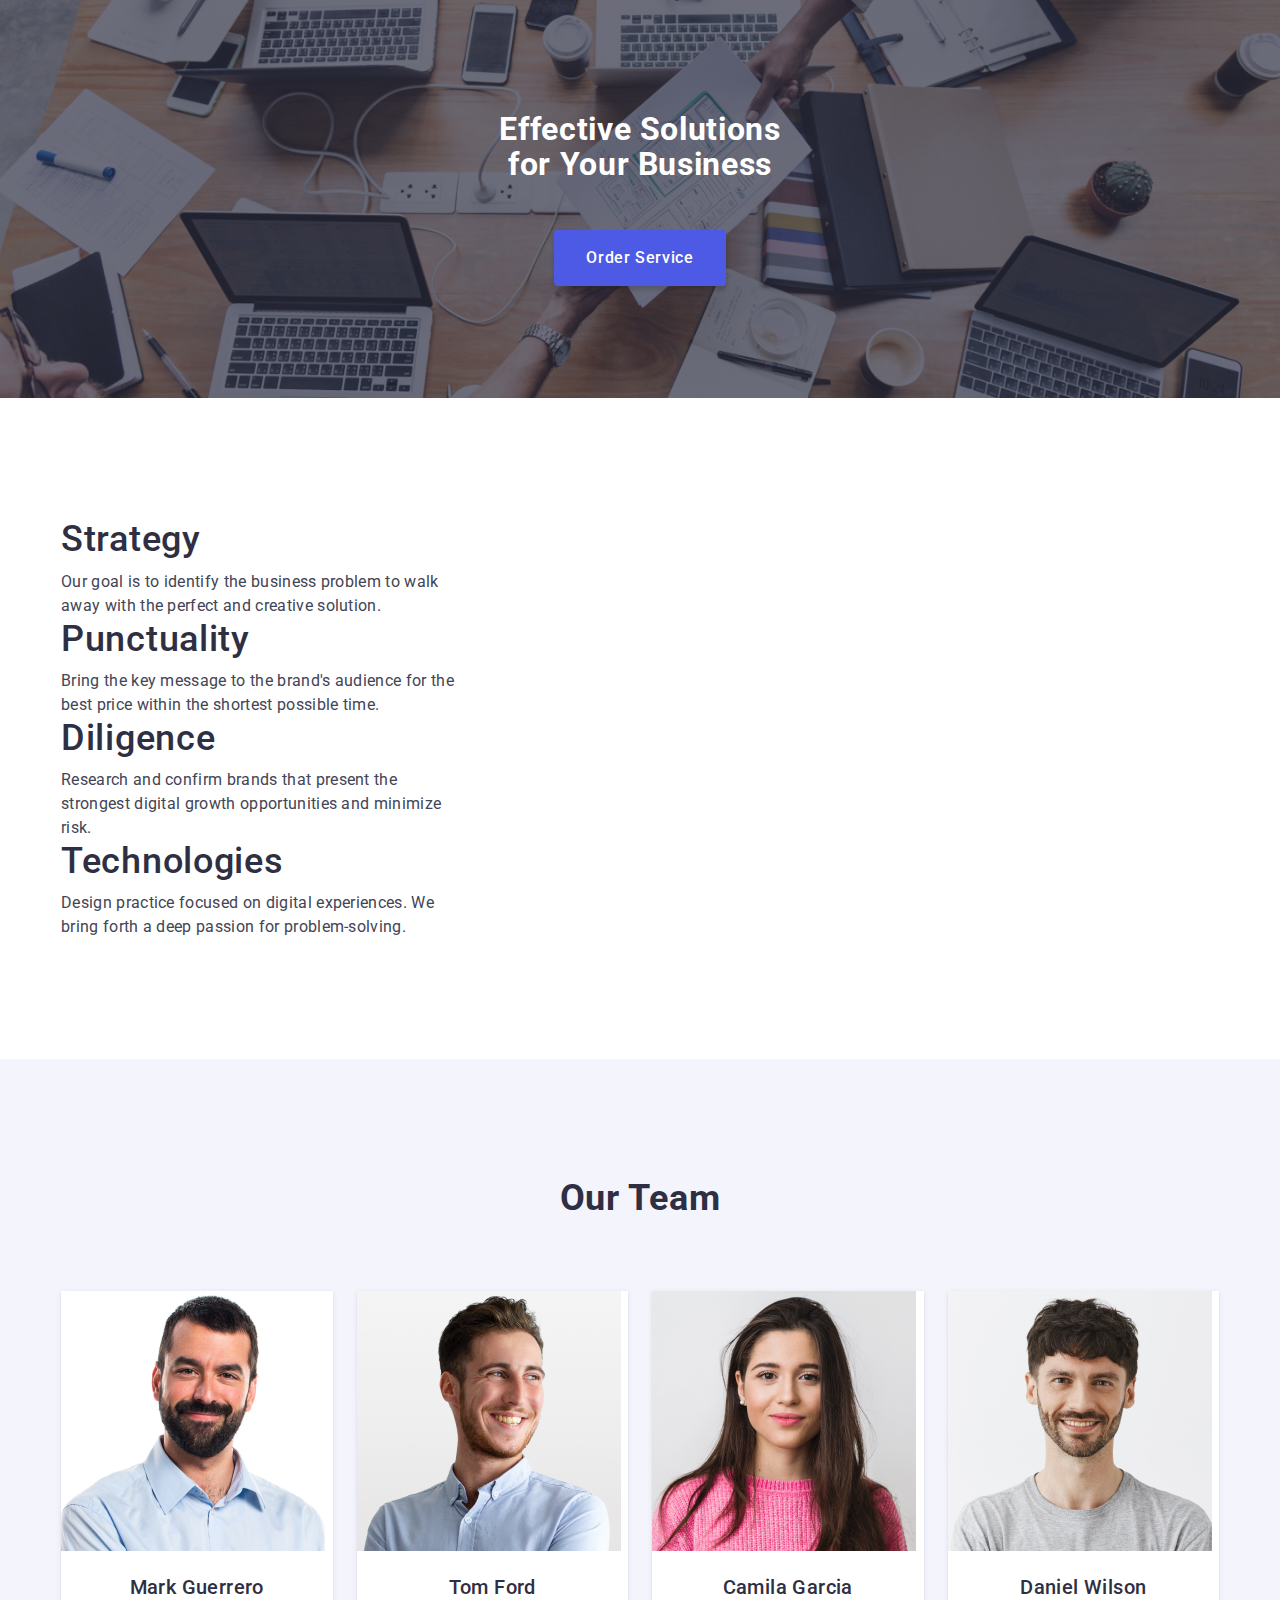
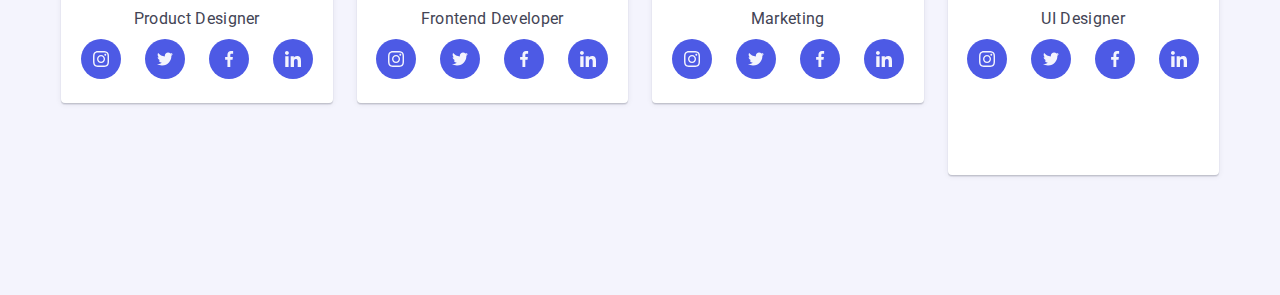
==== index.html @ 6ef90e38 "goit-markup-h-07" ====
<!DOCTYPE html>
<html lang="en">
<head>
    <meta charset="UTF-8">
    <meta http-equiv="X-UA-Compatible" content="IE=edge">
    <meta name="viewport" content="width=device-width, initial-scale=1.0">
    <title>WebStudio</title>
    <link rel="preconnect" href="https://fonts.googleapis.com">
    <link rel="preconnect" href="https://fonts.gstatic.com" crossorigin>
    <link href="https://fonts.googleapis.com/css2?family=Raleway:wght@800&family=Roboto:wght@400;500;700;900&display=swap"
        rel="stylesheet">
        <link rel="stylesheet" href="https://cdnjs.cloudflare.com/ajax/libs/modern-normalize/1.1.0/modern-normalize.min.css"
            integrity="sha512-wpPYUAdjBVSE4KJnH1VR1HeZfpl1ub8YT/NKx4PuQ5NmX2tKuGu6U/JRp5y+Y8XG2tV+wKQpNHVUX03MfMFn9Q=="
            crossorigin="anonymous" referrerpolicy="no-referrer" />
    <link rel="stylesheet" href="./css/styles.css">
    <link rel="stylesheet" href="./css/media.css">
</head>
<body>
   <!--<header class="header">
      <div class="container header-container">
        <nav class="header-navigation">
            <a href="./index.html" class="header-logo-portfolio link">Web<span class="logo-header link">Studio</span></a>
            <ul class="header-list list">
                <li class="header-item"><a class="header-link current link" href="./index.html">Studio</a></li>
                <li class="header-item"><a class="header-link link" href="./portfolio.html">Portfolio</a></li>
                <li class="header-item"><a class="header-link link" href="">Contacts</a></li>
            </ul>
        </nav>
        <address class="header-contact list">
            <ul class="header-contact-item list">
                <li class="header-contact-list link">
                 <a class="header-contact-phone link" href="mailto:info@devstudio.com">info@devstudio.com</a>
                </li>
                <li class="header-contact-list link">
                 <a class="header-contact-phone link" href="tel:+110001111111">+11 (000) 111-11-11</a>
                </li>
            </ul>
        </address>
      </div>
   </header> -->

        <main class="main-subtitles">
            <section class="hero">
                <div class="container hero-container">
                <h1 class="hero-title">Effective Solutions
                    for Your Business</h1>
                <button type="button" data-modal-open class="hero-button">Order Service</button>
                </div>
            </section>

            <section class="feature">
                <div class="container feature-container">
                <h2 hidden class="visually-hidden">Description</h2>
                <ul class="feature-list list">
                    <li class="feature-item">
                        <div class="container-icon">
                            <svg class="feature-soc-icon" width="64" height="64">
                                <use href="./images/symbol-defs.svg#icon-antena"></use>
                            </svg>
                        </div>
                        <h3 class="feature-tytle">Strategy</h3>
                        <p class="feature-text">Our goal is to identify the business
                        problem to walk away with the perfect and creative solution.</p>
                    </li>
                    <li class="feature-item">
                        <div class="container-icon">
                            <svg class="feature-soc-icon" width="64" height="64">
                                <use href="./images/symbol-defs.svg#icon-clock"></use>
                            </svg>
                        </div>
                        <h3 class="feature-tytle">Punctuality</h3>
                        <p class="feature-text">Bring the key message to the brand's audience for the best price within the shortest possible time.</p>
                    </li>
                    <li class="feature-item">
                        <div class="container-icon">
                            <svg class="feature-soc-icon" width="64" height="64">
                                <use href="./images/symbol-defs.svg#icon-diagram"></use>
                            </svg>
                        </div>
                        <h3 class="feature-tytle">Diligence</h3>
                        <p class="feature-text">Research and confirm brands that present the strongest digital growth opportunities and minimize risk.</p>
                    </li>
                    <li class="feature-item">
                        <div class="container-icon">
                            <svg class="feature-soc-icon" width="64" height="64">
                                <use href="./images/symbol-defs.svg#icon-astronaut"></use>
                            </svg>
                        </div>
                        <h3 class="feature-tytle">Technologies</h3>
                        <p class="feature-text">Design practice focused on digital experiences. We bring forth a deep passion for problem-solving.</p>
                    </li>
                </ul>
            </div>
            </section>

            <!--<section class="picture">
                <div class="container">
                <h2 class="picture-tytle">What are we doing</h2>
                <ul class="picture-list list">
                    <li class="picture-blok"><img src="./images/img1.jpg" alt="Contacts" width="360" height="300"></li>
                    <li class="picture-blok"><img src="./images/img2.jpg" alt="Tabs" width="360" height="300"></li>
                    <li class="picture-blok"><img src="./images/img3.jpg" alt="Telephone" width="360" height="300"></li>
                </ul>
                </div>
            </section> -->

            <section class="team">
                <div class="container">
                <h2 class="team-tytle">Our Team</h2>
                <ul class="team-list list">
                   <li class="team-blok"><img src="./images/1people-img.jpg" alt="Men" width="264" height="260">
                    <div class="container-team">
                     <h3 class="team-list-tytle">Mark Guerrero</h3>
                     <p class="team-list-text">Product Designer</p>
                     <ul class="team-soc-list list">
                        <li class="team-soc-item">
                            <a href="" class="team-soc-link link">
                                <svg class="team-soc-icon" width="16" height="16">
                                    <use href="./images/symbol-defs.svg#icon-instagram"></use>
                                </svg>
                            </a>
                        </li>
                        <li class="team-soc-item">
                            <a href="" class="team-soc-link link">
                                <svg class="team-soc-icon" width="16" height="16">
                                    <use href="./images/symbol-defs.svg#icon-twitter"></use>
                                </svg>
                            </a>
                        </li>
                        <li class="team-soc-item">
                            <a href="" class="team-soc-link link">
                                <svg class="team-soc-icon" width="16" height="16">
                                    <use href="./images/symbol-defs.svg#icon-facebook"></use>
                                </svg>
                            </a>
                        </li>
                        <li class="team-soc-item">
                            <a href="" class="team-soc-link link">
                                <svg class="team-soc-icon" width="16" height="16">
                                    <use href="./images/symbol-defs.svg#icon-linkedin"></use>
                                </svg>
                            </a>
                        </li>
                     </ul>
                    </div>
                   </li>
                   <li class="team-blok"><img src="./images/2people-img.jpg" alt="Men" width="264" height="260">
                    <div class="container-team">
                     <h3 class="team-list-tytle">Tom Ford</h3>
                     <p class="team-list-text">Frontend Developer</p>
                    <ul class="team-soc-list list">
                        <li class="team-soc-item">
                            <a href="" class="team-soc-link link">
                                <svg class="team-soc-icon" width="16" height="16">
                                    <use href="./images/symbol-defs.svg#icon-instagram"></use>
                                </svg>
                            </a>
                        </li>
                        <li class="team-soc-item">
                            <a href="" class="team-soc-link link">
                                <svg class="team-soc-icon" width="16" height="16">
                                    <use href="./images/symbol-defs.svg#icon-twitter"></use>
                                </svg>
                            </a>
                        </li>
                        <li class="team-soc-item">
                            <a href="" class="team-soc-link link">
                                <svg class="team-soc-icon" width="16" height="16">
                                    <use href="./images/symbol-defs.svg#icon-facebook"></use>
                                </svg>
                            </a>
                        </li>
                        <li class="team-soc-item">
                            <a href="" class="team-soc-link link">
                                <svg class="team-soc-icon" width="16" height="16">
                                    <use href="./images/symbol-defs.svg#icon-linkedin"></use>
                                </svg>
                            </a>
                        </li>
                    </ul>
                    </div>
                   </li>
                   <li class="team-blok"><img src="./images/3people-img.jpg" alt="Woman" width="264" height="260">
                    <div class="container-team">
                     <h3 class="team-list-tytle">Camila Garcia</h3>
                     <p class="team-list-text">Marketing</p>
                    <ul class="team-soc-list list">
                        <li class="team-soc-item">
                            <a href="" class="team-soc-link link">
                                <svg class="team-soc-icon" width="16" height="16">
                                    <use href="./images/symbol-defs.svg#icon-instagram"></use>
                                </svg>
                            </a>
                        </li>
                        <li class="team-soc-item">
                            <a href="" class="team-soc-link link">
                                <svg class="team-soc-icon" width="16" height="16">
                                    <use href="./images/symbol-defs.svg#icon-twitter"></use>
                                </svg>
                            </a>
                        </li>
                        <li class="team-soc-item">
                            <a href="" class="team-soc-link link">
                                <svg class="team-soc-icon" width="16" height="16">
                                    <use href="./images/symbol-defs.svg#icon-facebook"></use>
                                </svg>
                            </a>
                        </li>
                        <li class="team-soc-item">
                            <a href="" class="team-soc-link link">
                                <svg class="team-soc-icon" width="16" height="16">
                                    <use href="./images/symbol-defs.svg#icon-linkedin"></use>
                                </svg>
                            </a>
                        </li>
                    </ul>
                    </div>
                   </li>
                   <li class="team-blok"><img src="./images/4people-img.jpg" alt="Men" width="264" height="260">
                    <div class="container-team">
                     <h3 class="team-list-tytle">Daniel Wilson</h3>
                     <p class="team-list-text">UI Designer</p>
                    <ul class="team-soc-list list">
                        <li class="team-soc-item">
                            <a href="" class="team-soc-link link">
                                <svg class="team-soc-icon" width="16" height="16">
                                    <use href="./images/symbol-defs.svg#icon-instagram"></use>
                                </svg>
                            </a>
                        </li>
                        <li class="team-soc-item">
                            <a href="" class="team-soc-link link">
                                <svg class="team-soc-icon" width="16" height="16">
                                    <use href="./images/symbol-defs.svg#icon-twitter"></use>
                                </svg>
                            </a>
                        </li>
                        <li class="team-soc-item">
                            <a href="" class="team-soc-link link">
                                <svg class="team-soc-icon" width="16" height="16">
                                    <use href="./images/symbol-defs.svg#icon-facebook"></use>
                                </svg>
                            </a>
                        </li>
                        <li class="team-soc-item">
                            <a href="" class="team-soc-link link">
                                <svg class="team-soc-icon" width="16" height="16">
                                    <use href="./images/symbol-defs.svg#icon-linkedin"></use>
                                </svg>
                            </a>
                        </li>
                    </ul>
                    </div>
                   </li>
                </ul>
                </div>
            </section>

            <!--<section class="company">
                <div class="company-container container">
                <h2 class="company-tytle">Customers</h2>
                <ul class="company-list list">
                    <li class="company-item">
                        <a href="" class="company-link link">
                            <svg class="company-icon" width="104" height="56">
                                <use href="./images/symbol-defs.svg#icon-ya-co"></use>
                            </svg>
                        </a>
                    </li>
                    <li class="company-item">
                        <a href="" class="company-link link">
                            <svg class="company-icon" width="104" height="56">
                                <use href="./images/symbol-defs.svg#icon-tag-line"></use>
                            </svg>
                        </a>
                    </li>
                    <li class="company-item">
                        <a href="" class="company-link link">
                            <svg class="company-icon" width="104" height="56">
                                <use href="./images/symbol-defs.svg#icon-company"></use>
                            </svg>
                        </a>
                    </li>
                    <li class="company-item">
                        <a href="" class="company-link link">
                            <svg class="company-icon" width="104" height="56">
                                <use href="./images/symbol-defs.svg#icon-foster-peters"></use>
                            </svg>
                        </a>
                    </li>
                    <li class="company-item">
                        <a href="" class="company-link link">
                            <svg class="company-icon" width="104" height="56">
                                <use href="./images/symbol-defs.svg#icon-brand"></use>
                            </svg>
                        </a>
                    </li>
                    <li class="company-item">
                        <a href="" class="company-link link">
                            <svg class="company-icon" width="104" height="56">
                                <use href="./images/symbol-defs.svg#icon-company-taglin"></use>
                            </svg>
                        </a>
                    </li>
                </ul>
                </div>
            </section> -->
        </main>
        <!--<footer class="footer">
            <div class="container footer-container">
            <div class="footer-logo-cont">
               <a class="footer-logo link" href="./index.html">Web<span class="logo link">Studio</span></a>
               <p class="footer-text">Increase the flow of customers and sales for your business with digital marketing & growth solutions.</p>
            </div>
            
            <div class="footer-soc">
                <h2 class="footer-tytle">Social media</h2>
                <ul class="footer-list list">
                    <li class="footer-item">
                        <a href="" class="footer-link link">
                            <svg class="footer-icon" width="24" height="24">
                                <use href="./images/symbol-defs.svg#icon-instagram"></use>
                            </svg>
                        </a>
                    </li>
                    <li class="footer-item">
                        <a href="" class="footer-link link">
                            <svg class="footer-icon" width="24" height="24">
                                <use href="./images/symbol-defs.svg#icon-twitter"></use>
                            </svg>
                        </a>
                    </li>
                    <li class="footer-item">
                        <a href="" class="footer-link link">
                            <svg class="footer-icon" width="24" height="24">
                                <use href="./images/symbol-defs.svg#icon-facebook"></use>
                            </svg>
                        </a>
                    </li>
                    <li class="footer-item">
                        <a href="" class="footer-link link">
                            <svg class="footer-icon" width="24" height="24">
                                <use href="./images/symbol-defs.svg#icon-linkedin"></use>
                            </svg>
                        </a>
                    </li>
                </ul>
            </div>
            <div class="subscribe">
                <p class="footer-title">Subscribe</p>
               <form>
                    <div class="footer-wrap">
                        <label class="footer-label">
                            <input type="text" class="footer-input" name="text" placeholder="E-mail" required>
                        </label>
                           <button class="footer-btn" type="submit">Subscribe
                                <svg class="footer-frame" width="24" height="24">
                                    <use href="./images/symbol-defs.svg#icon-frame"></use>
                                </svg>
                           </button>
                   </div>
               </form>
            </div>
        </footer> -->

        <div class="backdrop is-hidden" data-modal>
            <div class="modal">
                <button class="modal-close-btn" data-modal-close type="button">
                    <svg class="modal-icon">
                        <use href="./images/symbol-defs.svg#icon-vector"></use>
                    </svg>
                </button>

                <p class="modal-title">Leave your contacts and we will call you back</p>
                <form class="modal-form">
                    <label class="modal-label">
                        <span class="modal-name">Name</span>
                        <span class="input-wrap">
                           <input type="text" class="modal-input" name="text" required>
                           <svg class="input-icon" width="18" height="24">
                               <use href="./images/symbol-defs.svg#icon-person-black"></use>
                           </svg>
                       </span>
                    </label>
                    <label class="modal-label">
                        <span class="modal-tel">Phone</span>
                        <span class="input-wrap">
                           <input type="phone" class="modal-input" name="tel" required>
                           <svg class="input-icon" width="18" height="24">
                               <use href="./images/symbol-defs.svg#icon-phone-black"></use>
                           </svg>
                        </span>
                    </label>
                    <label class="modal-label">
                        <span class="modal-email">Email</span>
                        <span class="input-wrap">
                            <input type="email" class="modal-input" name="email" required>
                            <svg class="input-icon" width="18" height="24">
                                <use href="./images/symbol-defs.svg#icon-email-black"></use>
                            </svg>
                            </span>
                    </label>
                    <div>
                        <label for="user-text" class="input-text">Comment</label>
                        <textarea name="user-text" id="user-text" class="modal-textarea" placeholder="Text input"></textarea>
                    </div>

                    <div class="modal-field">
                        <input type="checkbox" name="privacy" id="privacy" class="input-check visually-hidden" value="tru" required>
                        <label for="privacy" class="check-text">
                            <span>
                               <svg class="check-icon" width="10" height="8">
                                   <use href="./images/symbol-defs.svg#icon-check"></use>
                               </svg>
                            </span>
                            I accept the terms and conditions of the <a href="" class="input-link">Privacy Policy</a></label>
                    </div>
                    <button class="modal-btn" type="submit">Send</button>
                </form>
            </div>
        </div>
        <script src="./js/modal.js"></script>
</body>
</html>
---- css/styles.css ----
/* цвет основного текста: #2E2F42; */
/* вторичный цвет текста: #434455; */
/* вторичный цвет фона: background: #F4F4FD; */
/* белый: #FFFFFF; */
/* акцент: background: #4D5AE5; */
/* цвет текста в футере: #F4F4FD; */

:root {
    --primary-text-color--: #434455;
    --title-text-color--: #2E2F42;
    --accent-color--: #4D5AE5;
}

p,
h1,
h2,
h3,
h4,
h5,
h6 {
    margin: 0;
}

ul {
    margin: 0;
    padding-left: 0;
}

button {
    cursor: pointer;
}

address {
    font-style: normal;
}

img {
    display: block;
    max-width: 100%;
    height: auto;
}



body {
    margin: 0;
    background-color: #FFFFFF;
    color: #434455;

    font-family: "Roboto",
     sans-serif;
    letter-spacing: 0.02em;
}

.list {
    list-style: none;
}

.link {
    text-decoration: none;
}

.no-scroll {
    overflow: hidden;
}

/* width: 1158px; */
.container {
    width: 100%;
    padding-left: 15px;
    padding-right: 15px;
    margin: 0 auto;
    /* outline: 2px solid blue; */
}




/*Header*/
.header {
    padding: 24px 0px;
    border-bottom: 1px solid #E7E9FC;
    box-shadow: 0px 2px 1px rgba(46, 47, 66, 0.08), 0px 1px 1px rgba(46, 47, 66, 0.16), 0px 1px 6px rgba(46, 47, 66, 0.08);
}

.header-container {
    display: flex;
    align-items: center;
}


.header-logo {
    font-family: 'Roboto', sans-serif;
    font-style: normal;
    font-weight: 500;
    font-size: 16px;
    line-height: 1.5;
    letter-spacing: 0.02em;
    color: #2E2F42;
}

.header-logo-portfolio {
    font-family: 'Raleway',
        sans-serif;;
    font-weight: 800;
    font-size: 18px;
    line-height: 1.17;
    letter-spacing: 0.03em;
    color: #4d5ae5;
    text-transform: uppercase;
    margin-right: 76px;
    transition-property: color;
    transition-duration: 250ms;
    transition-timing-function: cubic-bezier(0.4, 0, 0.2, 1);
}
.header-logo-portfolio:hover,
.header-logo-portfolio:focus {
     color: #404bbf;
}

.logo-header {
    color: #2E2F42;
    text-decoration: none;
}

.header-link {
    color: #2E2F42;

    font-family: 'Roboto', sans-serif;
    font-style: normal;
    font-weight: 500;
    font-size: 16px;
    line-height: 1.5;
    letter-spacing: 0.02em;
    text-decoration: none;
    display: block;
    transition-property: color;
    transition-duration: 250ms;
    transition-timing-function: cubic-bezier(0.4, 0, 0.2, 1);
}
.header .header-link:hover,
.header .header-link:focus {
     color: #404bbf;
}

.header-contact-mail {
    color: #434455;;
    font-family: 'Roboto', sans-serif;
    font-style: normal;
    font-weight: 400;
    font-size: 16px;
    line-height: 1.5;
    letter-spacing: 0.02em;
    text-decoration: none;
    font-style: normal;
    transition-property: color;
    transition-duration: 250ms;
    transition-timing-function: cubic-bezier(0.4, 0, 0.2, 1);
}
.header-contact-mail:hover,
.header-contact-mail:focus {
    color: #404bbf;
}

.header-contact-phone {
    color: #434455;
    font-family: 'Roboto',
        sans-serif;
    font-style: normal;
    font-weight: 400;
    font-size: 16px;
    line-height: 1.5;
    letter-spacing: 0.02em;
    text-decoration: none;
    transition-property: color;
    transition-duration: 250ms;
    transition-timing-function: cubic-bezier(0.4, 0, 0.2, 1);
}
.header-contact-phone:hover,
.header-contact-phone:focus {
    color: #404bbf;
}

.header-contact {
    font-style: normal;
    list-style: none;
}
    
.header-list {
    list-style: none;
    display: flex;
}

.header-navigation {
    display: flex;
    align-items: center;
    margin-right: auto;
}

.header-item {
    font-weight: 500;
    font-size: 16px;
    line-height: 1.5;
    letter-spacing: 0.02em;
    color: #2e2f42;
    margin-right: 40px;
}
.header-item:last-child {
    margin-right: 0;
}

.header-contact-item {
    list-style: none;
    display: flex;
    gap: 40px;
}

.current {
    position: relative;

}

.current::after {
    content: "";
    position: absolute;
    left: 0;
    bottom: -25px;
    width: 100%;
    height: 4px;
    background: #404BBF;
    border-radius: 2px;
}


/*Section Hero*/
.hero {
    background: #2E2F42;
    background-image: linear-gradient(rgba(46, 47, 66, 0.7) , rgba(46, 47, 66, 0.7)) , url(../images/people-office.jpg);
    background-repeat: no-repeat;
    background-position: center;
    background-size: cover;
    padding-top: 112px;
    padding-bottom: 112px;
    max-width: 1440px;
    margin: 0 auto;
}

.visually-hidden {
    position: absolute;
    width: 1px;
    height: 1px;
    margin: -1px;
    border: 0;
    padding: 0;
    white-space: nowrap;
    clip-path: inset(100%);
    clip: rect(0 0 0 0);
    overflow: hidden;
}

.hero-title {
    color: #FFFFFF;
    font-family: 'Roboto', sans-serif;
    font-style: normal;
    font-weight: 700;
    font-size: 32px;
    line-height: 1.1;
    text-align: center;
    letter-spacing: 0.02em;
    margin-bottom: 48px;
    max-width: 320px;
    margin-left: auto;
    margin-right: auto;
}

.hero-button {
    height: 56px;
    background: #4D5AE5;
    color: #FFFFFF;
    font-family: 'Roboto',
        sans-serif;
    font-style: normal;
    font-weight: 500;
    font-size: 16px;
    line-height: 1.5;
    display: block;
    align-items: center;
    letter-spacing: 0.04em;
    box-shadow: 0px 4px 4px rgba(0, 0, 0, 0.15);
    border-radius: 4px;
    margin: auto;
    padding: 16px 32px;
    border: none;
    transition-property: background-color;
    transition-duration: 250ms;
    transition-timing-function: cubic-bezier(0.4, 0, 0.2, 1);
}
.hero-button:hover,
.hero-button:focus {
    background-color: #404BBF; 
    cursor: pointer;
}





/* Section feature */
.feature {
    padding-top: 120px;
    padding-bottom: 120px;
}

.container-icon {
    display: flex;
    justify-content: center;
    align-items: center;
    background: #F4F4FD; 
    border-radius: 4px;
    width: 264px;
    height: 112px;
    margin-bottom: 8px;
    display: none;
}

/*.feature-list {
    display: flex;
    gap: 24px;
}*/

.feature-tytle {
    color: #2E2F42;
    font-family: 'Roboto',
     sans-serif;
    font-style: normal;
    font-weight: 500;
    font-size: 36px;
    line-height: 1.2;
    letter-spacing: 0.02em;
    margin-bottom: 8px;
} 

.feature-text {
    color: #434455;
    font-family: 'Roboto', sans-serif;
    font-style: normal;
    max-width: 396px;
    font-weight: 400;
    font-size: 16px;
    line-height: 1.5;
    letter-spacing: 0.02em;
}

.feature-item {
    /*flex-basis: calc((100% - 72px) / 4);*/
    flex-basis: 100%;
}

.feature-item:last-child {
    margin-right: 0;
}




/* Section Pricture */
.picture {
    padding-top: 0px;
    padding-bottom: 120px;
}

.picture-tytle {
    color: #2E2F42;
    font-family: 'Roboto';
    font-style: normal;
    font-weight: 700;
    font-size: 36px;
    line-height: 1.11;
    text-align: center;
    letter-spacing: 0.02em;
    text-transform: capitalize;
    margin-bottom: 72px;
}

.picture-list {
    display: flex;
    gap: 24px;
}

.picture-blok {
    width: calc((100% - 60px) / 3);
}




/* Section Team */
.team {
    background: #F4F4FD;
    /*padding-top: 120px;
    padding-bottom: 120px;*/
    padding-top: 96px;
    padding-bottom: 96px;
}

.team-tytle {
    color: #2E2F42;
    font-family: 'Roboto',
        sans-serif;
    font-style: normal;
    font-weight: 700;
    font-size: 36px;
    line-height: 1.11;
    text-align: center;
    letter-spacing: 0.02em;
    text-transform: capitalize;
    margin-bottom: 72px;
}

.team-list-tytle {
    color: #2E2F42;
    font-family: 'Roboto', sans-serif;
    font-style: normal;
    font-weight: 500;
    font-size: 20px;
    line-height: 1.2;
    text-align: center;
    letter-spacing: 0.02em;
    margin-bottom: 8px;
}

.team-list-text {
    color: #434455;
    font-family: 'Roboto',
        sans-serif;
    font-style: normal;
    font-weight: 400;
    font-size: 16px;
    line-height: 1.5;
    text-align: center;
    letter-spacing: 0.02em;
    margin-bottom: 8px;
}

.team-soc-list {
    display: flex;
    justify-content: center;
    gap: 24px;
}

.team-soc-item {
    width: 40px;
    height: 40px;
}

.team-soc-link {
    width: 100%;
    height: 100%;
    border-radius: 50%;
    background: #4D5AE5;
    display: flex;
    align-items: center;
    justify-content: center;
    transition-property: background;
    transition-duration: 250ms;
    transition-timing-function: cubic-bezier(0.4, 0, 0.2, 1);
}

.team-soc-link:hover,
.team-soc-link:focus {
    background: #404BBF;
}

.team-list {
   /* display: flex;
    gap: 24px;*/
}

.team-blok {
    background-color: #FFFFFF;
    /*flex-basis: calc((100% - 72px) / 4);*/
    /*flex-basis: 100%;*/
    width: 264px;
    box-shadow: 0px 1px 6px rgba(46, 47, 66, 0.08), 0px 1px 1px rgba(46, 47, 66, 0.16), 0px 2px 1px rgba(46, 47, 66, 0.08);
    border-radius: 0px 0px 4px 4px;
    margin-bottom: 72px;
    margin-left: auto;
    margin-right: auto;
}
.team-blok:last-child {
    margin-bottom: 0;
}

.container-team {
    padding-top: 24px;
    padding-bottom: 24px;
    padding-left: 16px;
    padding-right: 16px;
}



/* Section Company */
.company {
    padding-top: 127px;
    padding-bottom: 120px;
}

.company-tytle {
    font-family: 'Roboto';
    font-style: normal;
    font-weight: 700;
    font-size: 36px;
    line-height: 40px;
    text-align: center;
    letter-spacing: 0.02em;
    text-transform: capitalize;
    color: #2E2F42;
    margin-bottom: 72px;
}

.company-list {
    display: flex;
    gap: 24px;
    justify-content: center;
}

/* width: 168px; */
.company-item {
    /*flex-basis: calc(100% / 2 - 16px);*/
    flex-basis: 100%;
    height: 88px;
    border: 1px solid #8E8F99;
    border-radius: 4px;
    transition-property: border-color;
    transition-duration: 250ms;
    transition-timing-function: cubic-bezier(0.4, 0, 0.2, 1);
}
.company-item:hover,
.company-item:focus {
    border-color: #404BBF;
}
/*.company-item:hover
.company-icon,
.company-item:focus
.company-icon {
    fill: #404BBF;
}*/

.company-link {
    width: 100%;
    height: 100%;
    display: flex;
    justify-content: center;
    align-items: center;
    transition-property: border-color, color;
    transition-duration: 250ms, 250ms;
    transition-timing-function: cubic-bezier(0.4, 0, 0.2, 1), cubic-bezier(0.4, 0, 0.2, 1);
}

.company-link:hover,
.company-link:focus {
    border-color: #404BBF;
    color: #404BBF;
}

.company-icon {
    fill: #8E8F99;
    transition-property: fill;
    transition-duration: 250ms;
    transition-timing-function: cubic-bezier(0.4, 0, 0.2, 1)
}
.company-icon:hover,
.company-icon:focus {
    fill: #404BBF;
}





/* Section Gallery filter-list */
.gallery {
   padding-top: 96px;
   padding-bottom: 120px;
}

.filter-button-text {
    color: #4D5AE5;
    background: #F4F4FD;
    border-style: none;
    font-family: 'Roboto', sans-serif;
    font-style: normal;
    font-weight: 500;
    font-size: 16px;
    line-height: 1.5;
    display: flex;
    letter-spacing: 0.04em;
    cursor: pointer;
    padding: 12px 24px;
    border-radius: 4px;
    transition-property: background, color, box-shadow;
    transition-duration: 250ms;
    transition-timing-function: cubic-bezier(0.4, 0, 0.2, 1);
}
.filter-button-text:hover,
.filter-button-text:focus {
    background: #404BBF;
    color: #FFFFFF;
    cursor: pointer;
    box-shadow: 0px 3px 1px rgba(0, 0, 0, 0.1),
        0px 2px 1px rgba(0, 0, 0, 0.08),
        0px 2px 2px rgba(0, 0, 0, 0.12);
}

.filter-list {
    display: flex;
    gap: 24px;
    margin-bottom: 72px;
    justify-content: center;
}

.filter-item {
    border: 1px solid #E7E9FC;
    border-radius: 4px;
}





/* gallery-list */
.gallery-list {
    list-style: none;
    display: flex;
    gap: 48px 24px;
    flex-wrap: wrap;
    box-sizing: border-box;
}

.gallery-list li {
    width: calc((100% - 60px) / 3);
}

.gallery-container {
    padding: 32px 16px;
    border: 1px solid #E7E9FC;
    border-top: none;
}

.gallery-item {
    list-style: none;
}

.gallery-item-text {
    color: #434455;
    font-family: 'Roboto',
        sans-serif;
    font-style: normal;
    font-weight: 400;
    font-size: 16px;
    line-height: 1.5;
    letter-spacing: 0.02em;
}

.gallery-item-title {
    color: #2E2F42;
    font-family: 'Roboto',
        sans-serif;
    font-style: normal;
    font-weight: 500;
    font-size: 20px;
    line-height: 1.2;
    letter-spacing: 0.02em;
    margin-bottom: 8px;
}

.gallery-link {
    display: block;
    transition-property: box-shadow;
    transition-duration: 250ms;
    transition-timing-function: cubic-bezier(0.4, 0, 0.2, 1);
}

.gallery-link:hover,
.gallery-link:focus {
    text-decoration: none;
    box-shadow: 0px 1px 6px rgba(46, 47, 66, 0.08), 0px 1px 1px rgba(46, 47, 66, 0.16), 0px 2px 1px rgba(46, 47, 66, 0.08);
}

.gallery-link:hover .gallery-cover-text,
.gallery-link:focus .gallery-cover-text {
    transform: translate(0);
}

.gallery-cover-wrap {
    position: relative;
    overflow: hidden;
}

.gallery-cover-text {
    position: absolute;
    top: 0;
    font-family: 'Roboto';
    font-style: normal;
    font-weight: 400;
    font-size: 16px;
    line-height: 24px;
    letter-spacing: 0.02em;
    color: #F4F4FD;
    background-color: #4D5AE5;
    padding-left: 32px;
    padding-top: 40px;
    height: 100%;
    transform: translateY(100%);
    transition-property: transform;
    transition-duration: 250ms;
    transition-timing-function: cubic-bezier(0.4, 0, 0.2, 1);
}






/*Footer*/
.footer {
    background: #2E2F42;
    padding-top: 100px;
    padding-bottom: 100px;
}

.footer-container {
    display: flex;
}

.footer-logo-cont {
    margin-right: 120px;
}

.footer-text {
    color: #F4F4FD;
    font-family: 'Roboto',
        sans-serif;
    font-style: normal;
    font-weight: 400;
    font-size: 16px;
    line-height: 1.5;
    letter-spacing: 0.02em;
    max-width: 264px;
}

.footer-logo {
    color: #4D5AE5;
    font-family: 'Raleway', sans-serif;
    font-style: normal;
    font-weight: 800;
    font-size: 18px;
    line-height: 1.17;
    display: flex;
    align-items: center;
    letter-spacing: 0.03em;
    text-transform: uppercase;
    text-decoration: none;
    margin-bottom: 17.5px;
}

.logo {
    color: #F4F4FD;
    font-family: 'Raleway',
        sans-serif;
    font-style: normal;
    font-weight: 800;
    font-size: 18px;
    line-height: 1.17;
    display: flex;
    align-items: center;
    letter-spacing: 0.03em;
    text-transform: uppercase;
    text-decoration: none;
}


.footer-tytle {
    font-family: 'Roboto';
    font-style: normal;
    font-weight: 500;
    font-size: 16px;
    line-height: 1.5;
    letter-spacing: 0.02em;
    color: #FFFFFF;
    display: flex;
    margin-bottom: 16px;
}

.footer-list {
    display: flex;
    justify-content: center;
    gap: 24px;
}

.footer-item {
    width: 40px;
    height: 40px;
}

.footer-link {
    width: 100%;
    height: 100%;
    border-radius: 50%;
    background: #4D5AE5;
    display: flex;
    align-items: center;
    justify-content: center;
    transition-property: background;
    transition-duration: 250ms;
    transition-timing-function: cubic-bezier(0.4, 0, 0.2, 1);
}

.footer-link:hover,
.footer-link:focus {
    background: #31D0AA;
}





.subscribe {
    margin-left: 80px;
}

.footer-title {
    font-family: 'Roboto';
    font-style: normal;
    font-weight: 500;
    font-size: 16px;
    line-height: 1.5;
    letter-spacing: 0.02em;
    color: #FFFFFF;
    margin-bottom: 16px;
}

.footer-input {
    width: 264px;
    height: 40px;
    background-color: transparent;
    border: none;
    border: 1px solid #FFFFFF;
    filter: drop-shadow(0px 4px 4px rgba(0, 0, 0, 0.15));
    color: #FFFFFF;
    border-radius: 4px;
    padding: 8px 16px 8px;
}

.footer-input::placeholder {
    font-family: 'Roboto';
    font-style: normal;
    font-weight: 400;
    font-size: 12px;
    line-height: 2;
    letter-spacing: 0.04em;
    color: #FFFFFF;
}

.footer-input:focus {
    outline: none;
}

.footer-wrap {
    display: flex;
    justify-content: center;
    align-items: center;
}

.footer-btn {
    min-width: 165px;
    height: 40px;
    padding: 8px 24px;
    margin-left: 24px;
    background: #4D5AE5;
    border-radius: 4px;
    font-family: inherit;
    font-weight: 500;
    font-size: 16px;
    line-height: 1.5;
    border: transparent;
    letter-spacing: 0.04em;
    cursor: pointer;
    padding: 8px 24px;
    border: none;
    box-shadow: none;
    color: #FFFFFF;
    display: flex;
    justify-content: center;
    align-items: center;
    gap: 16px;
}


.backdrop {
    position: fixed;
    top: 0;
    width: 100%;
    height: 100%;
    background: rgba(46, 47, 66, 0.4);
    transition-property: opacity, visibility;
    transition-duration: 250ms, 250ms;
    transition-timing-function: cubic-bezier(0.4, 0, 0.2, 1), cubic-bezier(0.4, 0, 0.2, 1);
}

.modal {
    width: 408px;
    min-height: 576px;
    background: #FCFCFC;
    box-shadow: 0px 1px 1px rgba(0, 0, 0, 0.14), 0px 1px 3px rgba(0, 0, 0, 0.12), 0px 2px 1px rgba(0, 0, 0, 0.2);
    border-radius: 4px;
    position: absolute;
    left: 50%;
    top: 50%;
    transform: translate(-50%, -50%) scale(1);
    transition-property: transform;
    transition-duration: 250ms;
    transition-timing-function: cubic-bezier(0.4, 0, 0.2, 1);
    padding: 24px;
}

.backdrop.is-hidden .modal {
    transform: translate(-50%, -50%) scale(0);
}

.modal-close-btn {
    display: flex;
    justify-content: center;
    align-items: center;
    margin-left: auto;
    width: 24px;
    height: 24px;
    color: #2E2F42;
    background: #E7E9FC;
    border: 1px solid rgba(0, 0, 0, 0.1);
    border-radius: 50%;
    transition-property: background, fill;
    transition-duration: 250ms, 250ms;
    transition-timing-function: cubic-bezier(0.4, 0, 0.2, 1), cubic-bezier(0.4, 0, 0.2, 1);
}

.modal-close-btn:hover,
.modal-close-btn:focus {
    background: #404BBF;
    fill: #FFFFFF;
}

.is-hidden {
    opacity: 0;
    visibility: hidden;
    pointer-events: none;
}


.modal-title {
    font-family: 'Roboto';
    font-weight: 500;
    font-size: 16px;
    line-height: 1.5;
    text-align: center;
    letter-spacing: 0.02em;
    color: #2E2F42;
    margin-top: 24px;
    margin-bottom: 16px;
}

.modal-input {
    width: 100%;
    height: 40px;
    border: 1px solid rgba(46, 47, 66, 0.4);
    border-radius: 4px;
    background-color: transparent;
    font-size: 14px;
    color: #2E2F42;
    padding-left: 30px;
    margin-bottom: 10px;
    padding: 8px 16px 8px 38px;
    outline: transparent;
    transition-property: border, fill;
    transition-duration: 250ms;
    transition-timing-function: cubic-bezier(0.4, 0, 0.2, 1);
}

.modal-input:focus {
    border: 1px solid #4D5AE5;
}

.modal-input:focus + .input-icon {
    fill: #4D5AE5;
}

.input-wrap {
    position: relative;
}

.input-icon {
    position: absolute;
    left: 16px;
    top: 18%;
}


.modal-name {
    font-family: 'Roboto';
    font-style: normal;
    font-weight: 400;
    font-size: 12px;
    line-height: 1.16;
    letter-spacing: 0.04em;
    color: #8E8F99;
}

.modal-tel,
.modal-email {
    font-family: 'Roboto';
    font-style: normal;
    font-weight: 400;
    font-size: 12px;
    line-height: 1.16;
    letter-spacing: 0.01em;
    color: #8E8F99;
}

.modal-label {
    margin-bottom: 8px;
}

.modal-label span {
    display: block;
    margin-bottom: 4px;
}

.modal-btn {
    width: 169px;
    height: 56px;
    font-family: 'Roboto';
    font-weight: 500;
    font-size: 16px;
    line-height: 24px;
    display: block;
    margin-left: auto;
    margin-right: auto;
    text-align: center;
    letter-spacing: 0.04em;
    color: #FFFFFF;
    background: #4D5AE5;
    box-shadow: 0px 4px 4px rgba(0, 0, 0, 0.15);
    border-radius: 4px;
    border: none;
}

.input-text {
    font-family: 'Roboto';
    font-style: normal;
    font-weight: 400;
    font-size: 12px;
    line-height: 1.16;
    letter-spacing: 0.01em;
    color: #8E8F99;
}

.modal-textarea {
    width: 100%;
    height: 120px;
    border: 1px solid rgba(46, 47, 66, 0.4);
    border-radius: 4px;
    font-size: 14px;
    color: #2E2F42;
    padding: 10px;
    margin-top: 4px;
    display: block;
    outline: transparent;
    background-color: transparent;
    resize: none;
    transition-property: border;
    transition-duration: 250ms;
    transition-timing-function: cubic-bezier(0.4, 0, 0.2, 1);
}
.modal-textarea::placeholder {
    font-family: 'Roboto';
    font-style: normal;
    font-weight: 400;
    font-size: 12px;
    line-height: 1.16;
    letter-spacing: 0.04em;
    color: rgba(46, 47, 66, 0.4);
}

.modal-textarea:focus {
    border: 1px solid #4D5AE5;
}

.input-link {
    margin-left: 4px;
}

.check-text {
    font-family: 'Roboto';
    font-style: normal;
    font-weight: 400;
    font-size: 12px;
    line-height: 14px;
    letter-spacing: 0.04em;
    color: #8E8F99;
    display: flex;
    align-items: center;
    margin-top: 16px;
    margin-bottom: 24px;
    transition-property: background-color, fill;
    transition-duration: 250ms;
    transition-timing-function: cubic-bezier(0.4, 0, 0.2, 1);
}

.check-text span {
    width: 16px;
    height: 16px;
    border: 1px solid rgba(46, 47, 66, 0.4);
    border-radius: 2px;
    margin-right: 8px;
    display: flex;
    justify-content: center;
    align-items: center;
    fill: transparent;

}

.input-check:checked +.check-text span {
    background-color: #404BBF;
    border: none;
    fill: #F4F4FD;
}

.input-check:focus +.check-text span {
    border-color: #404BBF;
}

/*.check-text::before {
    content: "";
    width: 16px;
    height: 16px;
    border: 1px solid rgba(46, 47, 66, 0.4);
    border-radius: 2px;
    margin-right: 8px;
}

.input-check:checked + .check-text::before {
    background-color: #404BBF;
    background-image: url(../images/galochka.svg);
    background-position: center;
    background-repeat: no-repeat;
}*/
---- css/media.css ----
@media screen and (min-width: 428px) {
    .container {
        width: 428px;
    }
}

@media screen and (min-width: 768px) {
    .container {
        width: 768px;
    }

    .team-list {
        display: flex;
        gap: 24px;
    }

    .team-blok {
        flex-basis: calc((100% - 24px) / 2);
    }
}

@media screen and (min-width: 1158px) {
    .container {
        width: 1158px;
    }

    .team-blok {
        flex-basis: calc((100% - 72px) / 4);
    }

    .team {
        padding-top: 120px;
        padding-bottom: 120px;
    }
}

@media screen and (min-width: 768px) and (max-width: 1158px) {
    .team>.container {
        width: 480px;
    }
}
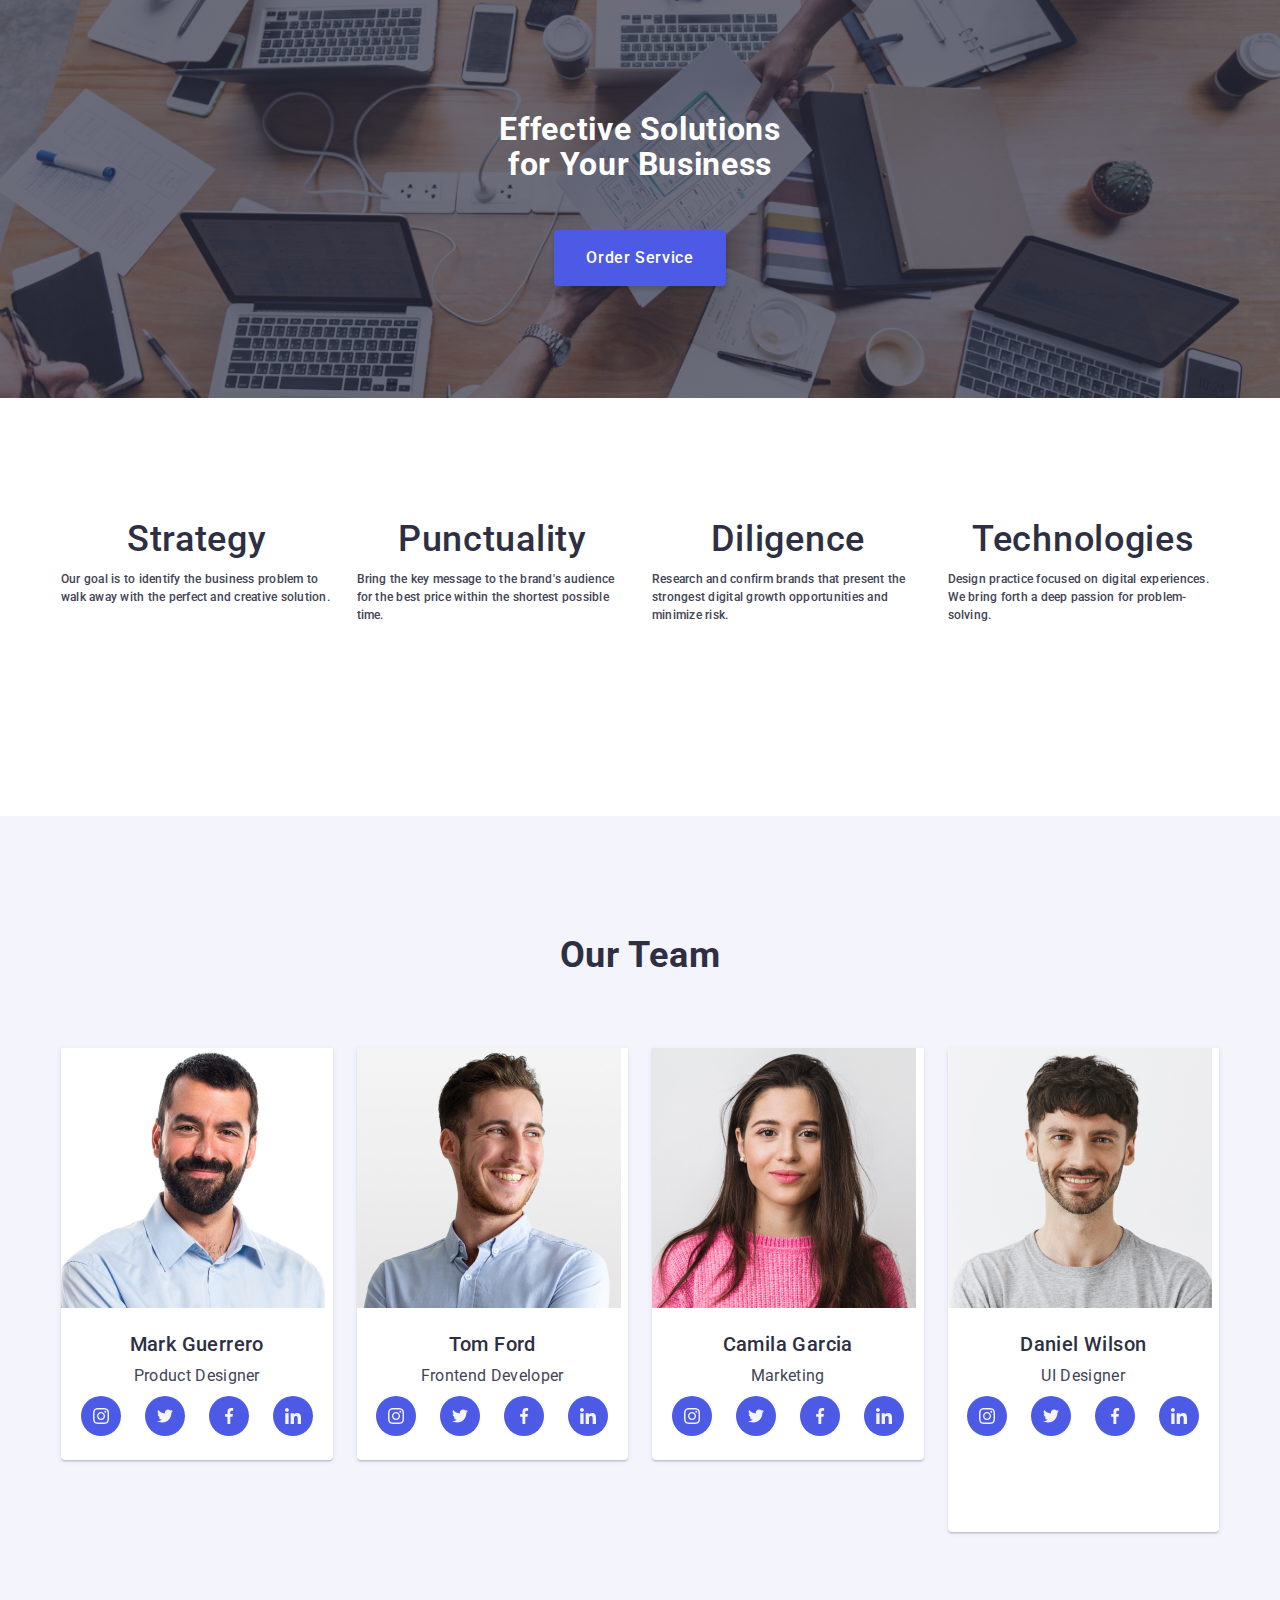
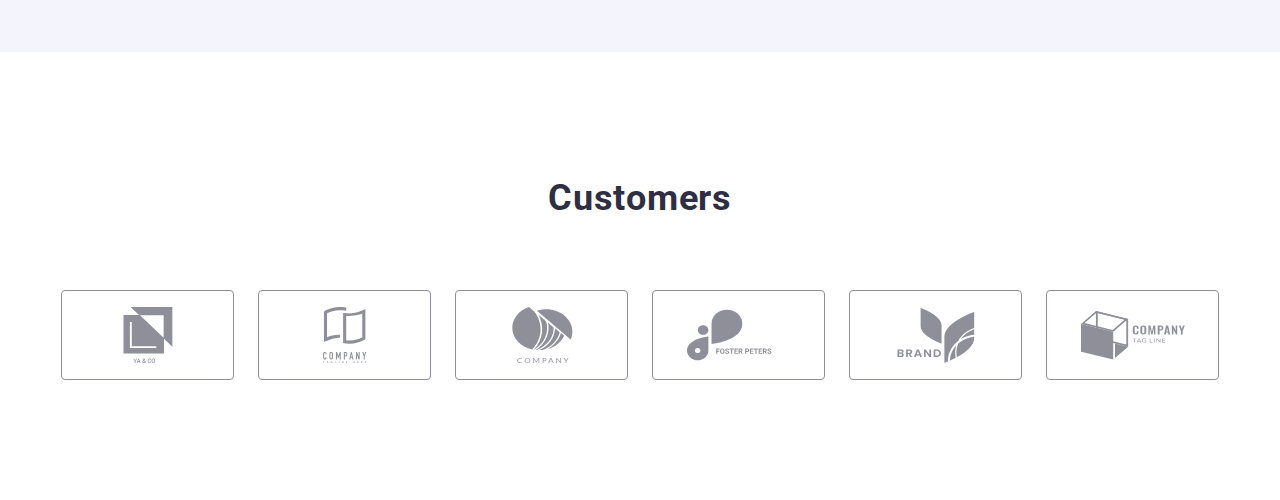
==== commit a133939d: "goit-markup-hw-07" ====
--- a/index.html
+++ b/index.html
@@ -256,7 +256,7 @@
                 </div>
             </section>
 
-            <!--<section class="company">
+            <section class="company">
                 <div class="company-container container">
                 <h2 class="company-tytle">Customers</h2>
                 <ul class="company-list list">
@@ -304,7 +304,7 @@
                     </li>
                 </ul>
                 </div>
-            </section> -->
+            </section>
         </main>
         <!--<footer class="footer">
             <div class="container footer-container">
--- a/css/styles.css
+++ b/css/styles.css
@@ -307,8 +307,10 @@
 
 /* Section feature */
 .feature {
-    padding-top: 120px;
-    padding-bottom: 120px;
+    /*padding-top: 120px;
+    padding-bottom: 120px;*/
+    padding-top: 96px;
+    padding-bottom: 96px;
 }
 
 .container-icon {
@@ -338,6 +340,7 @@
     line-height: 1.2;
     letter-spacing: 0.02em;
     margin-bottom: 8px;
+    text-align: center;
 } 
 
 .feature-text {
@@ -345,15 +348,17 @@
     font-family: 'Roboto', sans-serif;
     font-style: normal;
     max-width: 396px;
-    font-weight: 400;
-    font-size: 16px;
-    line-height: 1.5;
-    letter-spacing: 0.02em;
+    font-weight: 500;
+    font-size: 12px;
+    line-height: 1.5;
+    letter-spacing: 0.02em;
+    color: #434455;
 }
 
 .feature-item {
     /*flex-basis: calc((100% - 72px) / 4);*/
     flex-basis: 100%;
+    margin-bottom: 72px;
 }
 
 .feature-item:last-child {
@@ -502,8 +507,10 @@
 
 /* Section Company */
 .company {
-    padding-top: 127px;
-    padding-bottom: 120px;
+    /*padding-top: 127px;
+    padding-bottom: 120px;*/
+    padding-top: 96px;
+    padding-bottom: 96px;
 }
 
 .company-tytle {
@@ -511,7 +518,7 @@
     font-style: normal;
     font-weight: 700;
     font-size: 36px;
-    line-height: 40px;
+    line-height: 1.11;
     text-align: center;
     letter-spacing: 0.02em;
     text-transform: capitalize;
@@ -520,15 +527,16 @@
 }
 
 .company-list {
-    display: flex;
+    /*display: flex;
     gap: 24px;
-    justify-content: center;
-}
-
-/* width: 168px; */
+    justify-content: center;*/
+}
+
+/*width: 168px;*/
 .company-item {
+    width: calc((100% - 16px) / 2);
     /*flex-basis: calc(100% / 2 - 16px);*/
-    flex-basis: 100%;
+    /*flex-basis: 100%;*/
     height: 88px;
     border: 1px solid #8E8F99;
     border-radius: 4px;
--- a/css/media.css
+++ b/css/media.css
@@ -7,6 +7,25 @@
 @media screen and (min-width: 768px) {
     .container {
         width: 768px;
+    }
+
+    .company-list {
+        display: flex;
+        gap: 24px;
+        justify-content: center;
+    }
+
+    .company-item {
+        flex-basis: calc((100% - 48px) / 3);
+    }
+
+    .feature-list {
+        display: flex;
+        gap: 24px;
+    }
+
+    .feature-item {
+        flex-basis: calc((100% - 48px) / 2);
     }
 
     .team-list {
@@ -24,6 +43,15 @@
         width: 1158px;
     }
 
+    .feature {
+        padding-top: 120px;
+        padding-bottom: 120px;
+    }
+
+    .feature-item {
+        flex-basis: calc((100% - 72px) / 4);
+    }
+
     .team-blok {
         flex-basis: calc((100% - 72px) / 4);
     }
@@ -32,10 +60,19 @@
         padding-top: 120px;
         padding-bottom: 120px;
     }
+
+    .company {
+        padding-top: 127px;
+        padding-bottom: 120px;
+    }
+
+    .company-item {
+        width: 168px;
+    }
 }
 
-@media screen and (min-width: 768px) and (max-width: 1158px) {
+/*@media screen and (min-width: 768px) and (max-width: 1158px) {
     .team>.container {
         width: 480px;
     }
-}+}*/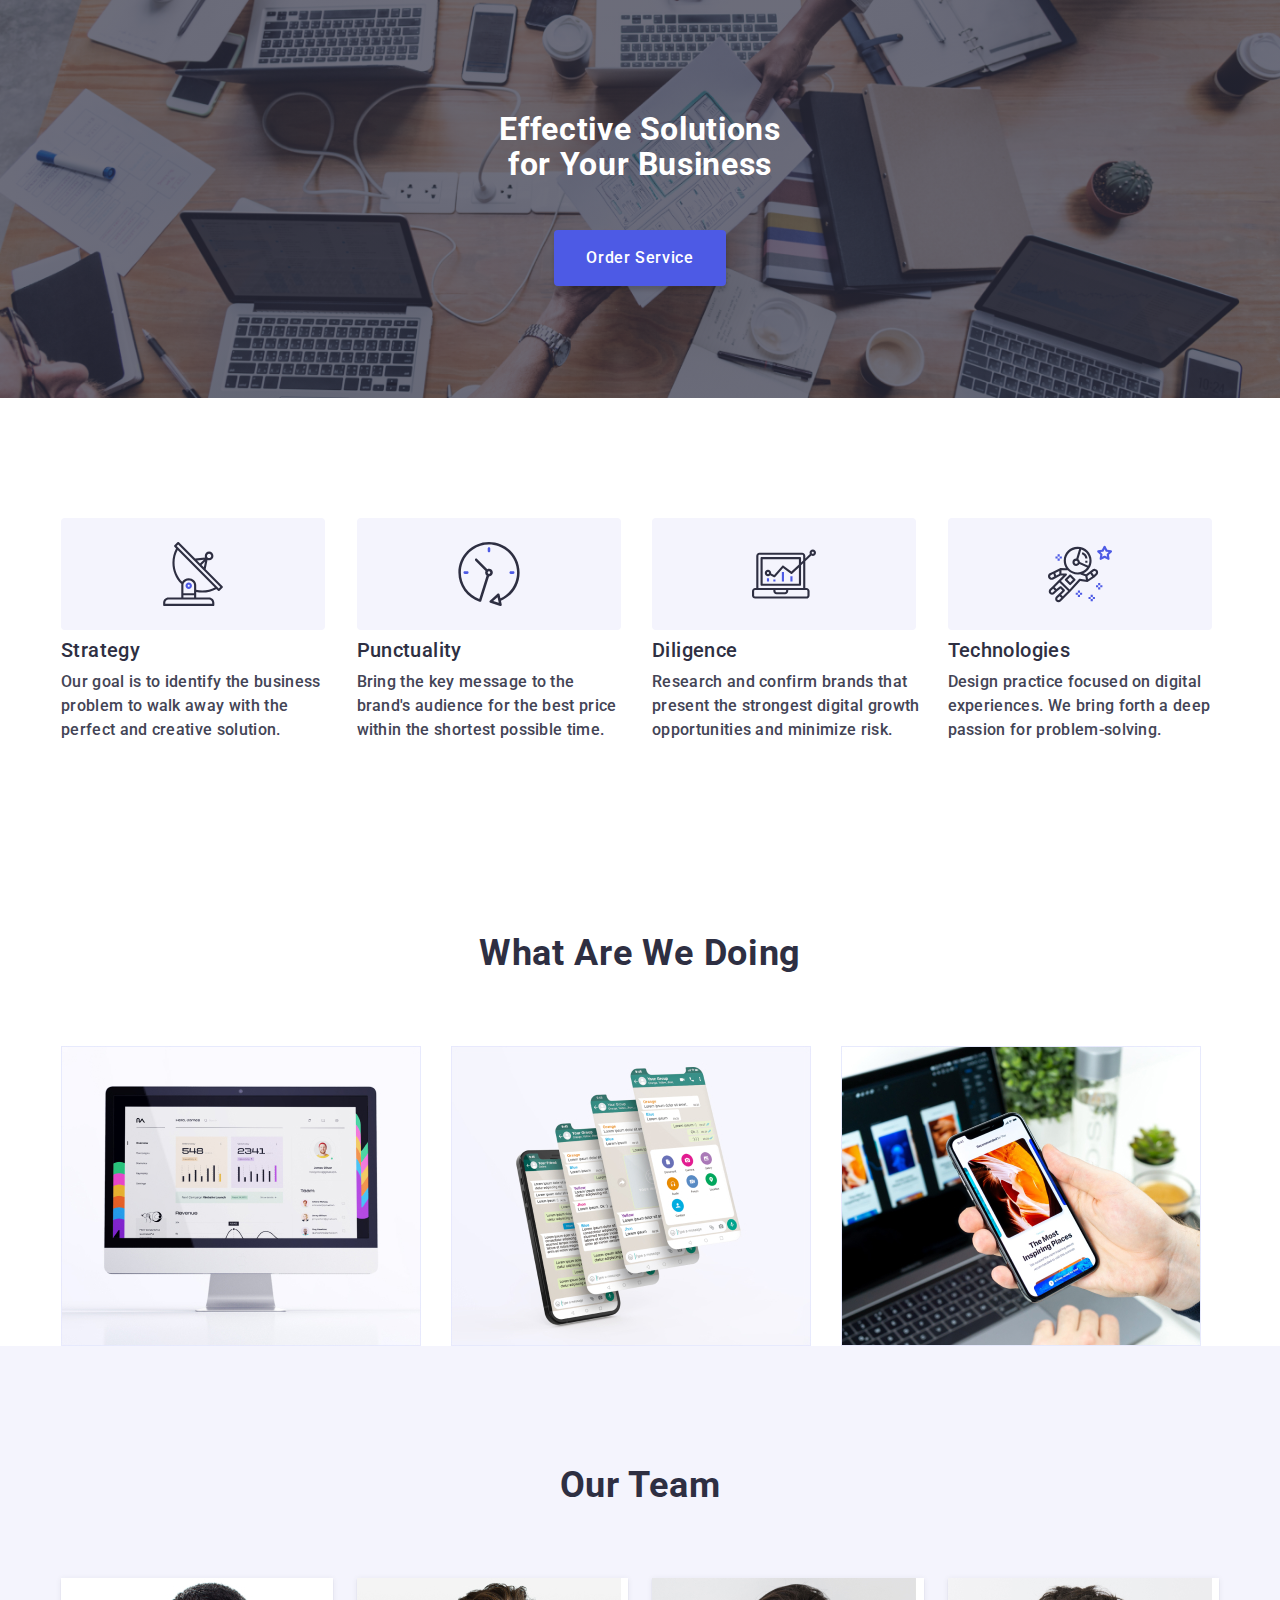
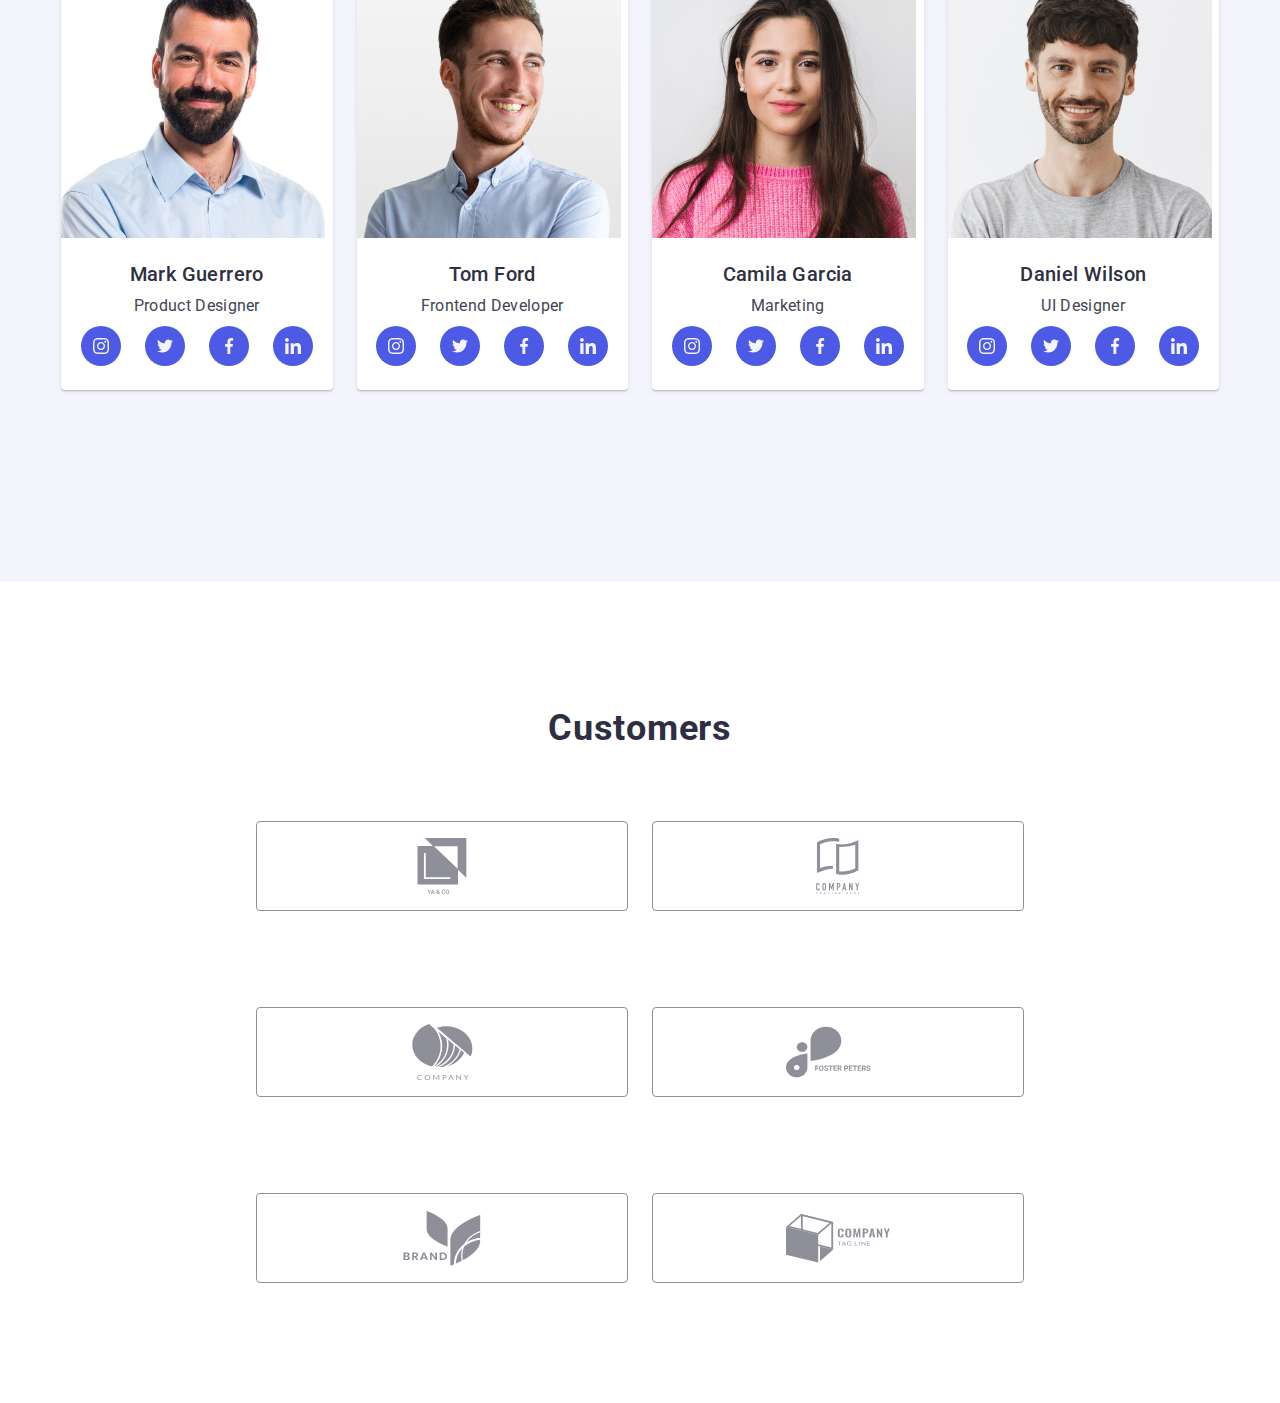
==== commit 003c93f0: "goit-markup-hw-07" ====
--- a/index.html
+++ b/index.html
@@ -93,7 +93,7 @@
             </div>
             </section>
 
-            <!--<section class="picture">
+            <section class="picture">
                 <div class="container">
                 <h2 class="picture-tytle">What are we doing</h2>
                 <ul class="picture-list list">
@@ -102,10 +102,10 @@
                     <li class="picture-blok"><img src="./images/img3.jpg" alt="Telephone" width="360" height="300"></li>
                 </ul>
                 </div>
-            </section> -->
+            </section>
 
             <section class="team">
-                <div class="container">
+                <div class="team-container container">
                 <h2 class="team-tytle">Our Team</h2>
                 <ul class="team-list list">
                    <li class="team-blok"><img src="./images/1people-img.jpg" alt="Men" width="264" height="260">
@@ -361,7 +361,7 @@
                    </div>
                </form>
             </div>
-        </footer> -->
+        </footer>-->
 
         <div class="backdrop is-hidden" data-modal>
             <div class="modal">
--- a/css/styles.css
+++ b/css/styles.css
@@ -235,7 +235,7 @@
 /*Section Hero*/
 .hero {
     background: #2E2F42;
-    background-image: linear-gradient(rgba(46, 47, 66, 0.7) , rgba(46, 47, 66, 0.7)) , url(../images/people-office.jpg);
+    background-image: linear-gradient(rgba(46, 47, 66, 0.7) , rgba(46, 47, 66, 0.7)) , url(../images/hero-bg-mob.jpg);
     background-repeat: no-repeat;
     background-position: center;
     background-size: cover;
@@ -243,6 +243,14 @@
     padding-bottom: 112px;
     max-width: 1440px;
     margin: 0 auto;
+}
+
+@media (min-device-pixel-ratio: 2),
+  (min-resolution: 192dpi),
+  (min-resolution: 2dppx) {
+  .hero {
+      background-image: linear-gradient(rgba(46, 47, 66, 0.7), rgba(46, 47, 66, 0.7)), url(../images/hero-bg-mob-2x.jpg);
+  }
 }
 
 .visually-hidden {
@@ -325,10 +333,11 @@
     display: none;
 }
 
-/*.feature-list {
-    display: flex;
+.feature-list {
+    display: flex;
+    flex-wrap: wrap;
     gap: 24px;
-}*/
+}
 
 .feature-tytle {
     color: #2E2F42;
@@ -370,8 +379,7 @@
 
 /* Section Pricture */
 .picture {
-    padding-top: 0px;
-    padding-bottom: 120px;
+    display: none;
 }
 
 .picture-tytle {
@@ -477,24 +485,24 @@
 }
 
 .team-list {
-   /* display: flex;
-    gap: 24px;*/
+    display: flex;
+    flex-wrap: wrap;
+    gap: 24px;
 }
 
 .team-blok {
     background-color: #FFFFFF;
-    /*flex-basis: calc((100% - 72px) / 4);*/
+    flex-basis: calc((100% - 72px) / 4);
     /*flex-basis: 100%;*/
-    width: 264px;
     box-shadow: 0px 1px 6px rgba(46, 47, 66, 0.08), 0px 1px 1px rgba(46, 47, 66, 0.16), 0px 2px 1px rgba(46, 47, 66, 0.08);
     border-radius: 0px 0px 4px 4px;
     margin-bottom: 72px;
     margin-left: auto;
     margin-right: auto;
 }
-.team-blok:last-child {
+/*.team-blok:last-child {
     margin-bottom: 0;
-}
+}*/
 
 .container-team {
     padding-top: 24px;
@@ -527,17 +535,18 @@
 }
 
 .company-list {
-    /*display: flex;
-    gap: 24px;
-    justify-content: center;*/
-}
-
-/*width: 168px;*/
+    display: flex;
+    flex-wrap: wrap;
+    gap: 16px;
+    justify-content: center;
+}
+
+/*width: 168px;*/ 
 .company-item {
-    width: calc((100% - 16px) / 2);
-    /*flex-basis: calc(100% / 2 - 16px);*/
-    /*flex-basis: 100%;*/
+    /*width: calc(100% / 2 - 16px);*/
+    flex-basis: calc((100% - 16px) / 2);
     height: 88px;
+    margin-bottom: 72px;
     border: 1px solid #8E8F99;
     border-radius: 4px;
     transition-property: border-color;
@@ -548,6 +557,11 @@
 .company-item:focus {
     border-color: #404BBF;
 }
+
+.company-item:nth-last-child(-n+2) {
+    margin-bottom: 0;
+}
+
 /*.company-item:hover
 .company-icon,
 .company-item:focus
@@ -734,12 +748,15 @@
 /*Footer*/
 .footer {
     background: #2E2F42;
-    padding-top: 100px;
-    padding-bottom: 100px;
+    /*padding-top: 100px;
+    padding-bottom: 100px;*/
+    padding-top: 96px;
+    padding-bottom: 96px;
 }
 
 .footer-container {
     display: flex;
+    flex-wrap: wrap;
 }
 
 .footer-logo-cont {
@@ -770,7 +787,7 @@
     letter-spacing: 0.03em;
     text-transform: uppercase;
     text-decoration: none;
-    margin-bottom: 17.5px;
+    margin-bottom: 16px;
 }
 
 .logo {
@@ -798,6 +815,8 @@
     letter-spacing: 0.02em;
     color: #FFFFFF;
     display: flex;
+    align-items: center;
+    justify-content: center;
     margin-bottom: 16px;
 }
 
@@ -830,12 +849,18 @@
     background: #31D0AA;
 }
 
-
-
-
-
-.subscribe {
+.footer-soc {
+    padding-top: 72px;
+}
+
+
+
+/*.subscribe {
     margin-left: 80px;
+}*/
+
+.footer-label {
+    margin-bottom: 16px;
 }
 
 .footer-title {
@@ -846,6 +871,7 @@
     line-height: 1.5;
     letter-spacing: 0.02em;
     color: #FFFFFF;
+    padding-top: 72px;
     margin-bottom: 16px;
 }
 
@@ -885,7 +911,7 @@
     min-width: 165px;
     height: 40px;
     padding: 8px 24px;
-    margin-left: 24px;
+    /*margin-left: 24px;*/
     background: #4D5AE5;
     border-radius: 4px;
     font-family: inherit;
--- a/css/media.css
+++ b/css/media.css
@@ -2,6 +2,38 @@
     .container {
         width: 428px;
     }
+
+    .hero {
+        background: #2E2F42;
+        background-image: linear-gradient(rgba(46, 47, 66, 0.7), rgba(46, 47, 66, 0.7)), url(../images/hero-bg-tab.jpg);
+        background-repeat: no-repeat;
+        background-position: center;
+        background-size: cover;
+        padding-top: 112px;
+        padding-bottom: 112px;
+        max-width: 1440px;
+        margin: 0 auto;
+    }
+
+    @media (min-device-pixel-ratio: 2),
+    (min-resolution: 192dpi),
+    (min-resolution: 2dppx) {
+        .hero {
+            background-image: linear-gradient(rgba(46, 47, 66, 0.7), rgba(46, 47, 66, 0.7)), url(../images/hero-bg-tab-2x.jpg);
+        }
+    }
+
+    .company-list {
+        display: flex;
+        flex-wrap: wrap;
+        gap: 24px;
+        justify-content: center;
+    }
+
+    .company-item {
+        flex-basis: calc(100% / 2 - 16px);
+    }
+
 }
 
 @media screen and (min-width: 768px) {
@@ -9,8 +41,29 @@
         width: 768px;
     }
 
+    .hero {
+        background: #2E2F42;
+        background-image: linear-gradient(rgba(46, 47, 66, 0.7), rgba(46, 47, 66, 0.7)), url(../images/hero-bg.jpg);
+        background-repeat: no-repeat;
+        background-position: center;
+        background-size: cover;
+        padding-top: 112px;
+        padding-bottom: 112px;
+        max-width: 1440px;
+        margin: 0 auto;
+    }
+
+    @media (min-device-pixel-ratio: 2),
+    (min-resolution: 192dpi),
+    (min-resolution: 2dppx) {
+        .hero {
+            background-image: linear-gradient(rgba(46, 47, 66, 0.7), rgba(46, 47, 66, 0.7)), url(../images/hero-bg-2x.jpg);
+        }
+    }
+
     .company-list {
         display: flex;
+        flex-wrap: wrap;
         gap: 24px;
         justify-content: center;
     }
@@ -18,9 +71,21 @@
     .company-item {
         flex-basis: calc((100% - 48px) / 3);
     }
+    .company-item:nth-last-child(-n+3) {
+        margin-bottom: 0;
+    }
+
+    .feature-tytle {
+        text-align: unset;
+    }
+
+    .feature-text {
+        font-size: 16px;
+    }
 
     .feature-list {
         display: flex;
+        flex-wrap: wrap;
         gap: 24px;
     }
 
@@ -30,6 +95,7 @@
 
     .team-list {
         display: flex;
+        flex-wrap: wrap;
         gap: 24px;
     }
 
@@ -48,8 +114,38 @@
         padding-bottom: 120px;
     }
 
+    .feature-tytle {
+        font-size: 20px;
+        line-height: 1.2;
+        max-width: 264px;
+        color: #2E2F42;
+    }
+
+    .feature-text {
+        font-size: 16px;
+        line-height: 1.5;
+    }
+
     .feature-item {
         flex-basis: calc((100% - 72px) / 4);
+    }
+
+    .container-icon {
+        display: unset;
+        display: flex;
+        justify-content: center;
+        align-items: center;
+        background: #F4F4FD;
+        border-radius: 4px;
+        width: 264px;
+        height: 112px;
+        margin-bottom: 8px;
+    }
+
+    .picture {
+        padding-top: 0px;
+        padding-bottom: 120px;
+        display: unset;
     }
 
     .team-blok {
@@ -69,10 +165,19 @@
     .company-item {
         width: 168px;
     }
+
+    .footer-container {
+        display: flex;
+    }
+
+    .footer {
+        padding-top: 100px;
+        padding-bottom: 100px;
+    }
 }
 
 /*@media screen and (min-width: 768px) and (max-width: 1158px) {
-    .team>.container {
-        width: 480px;
+    .team > .container {
+        width: 428px;
     }
 }*/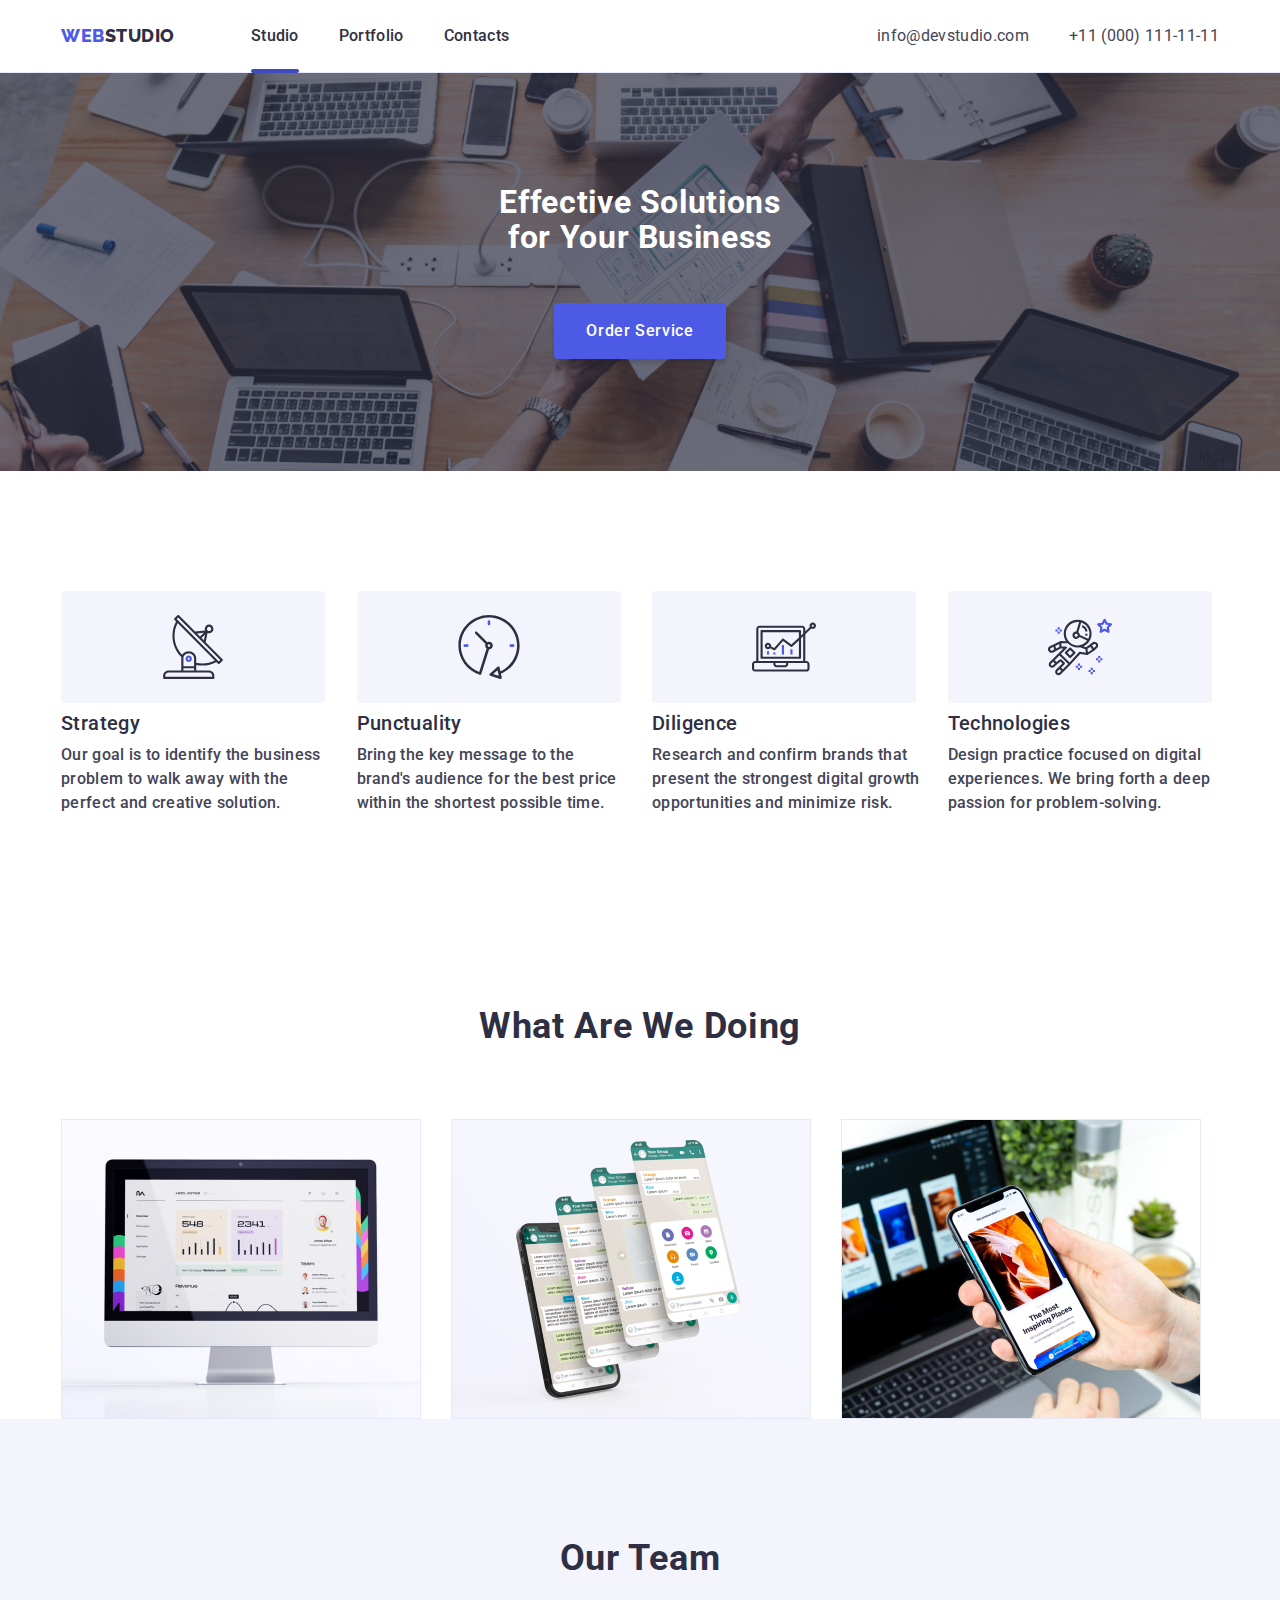
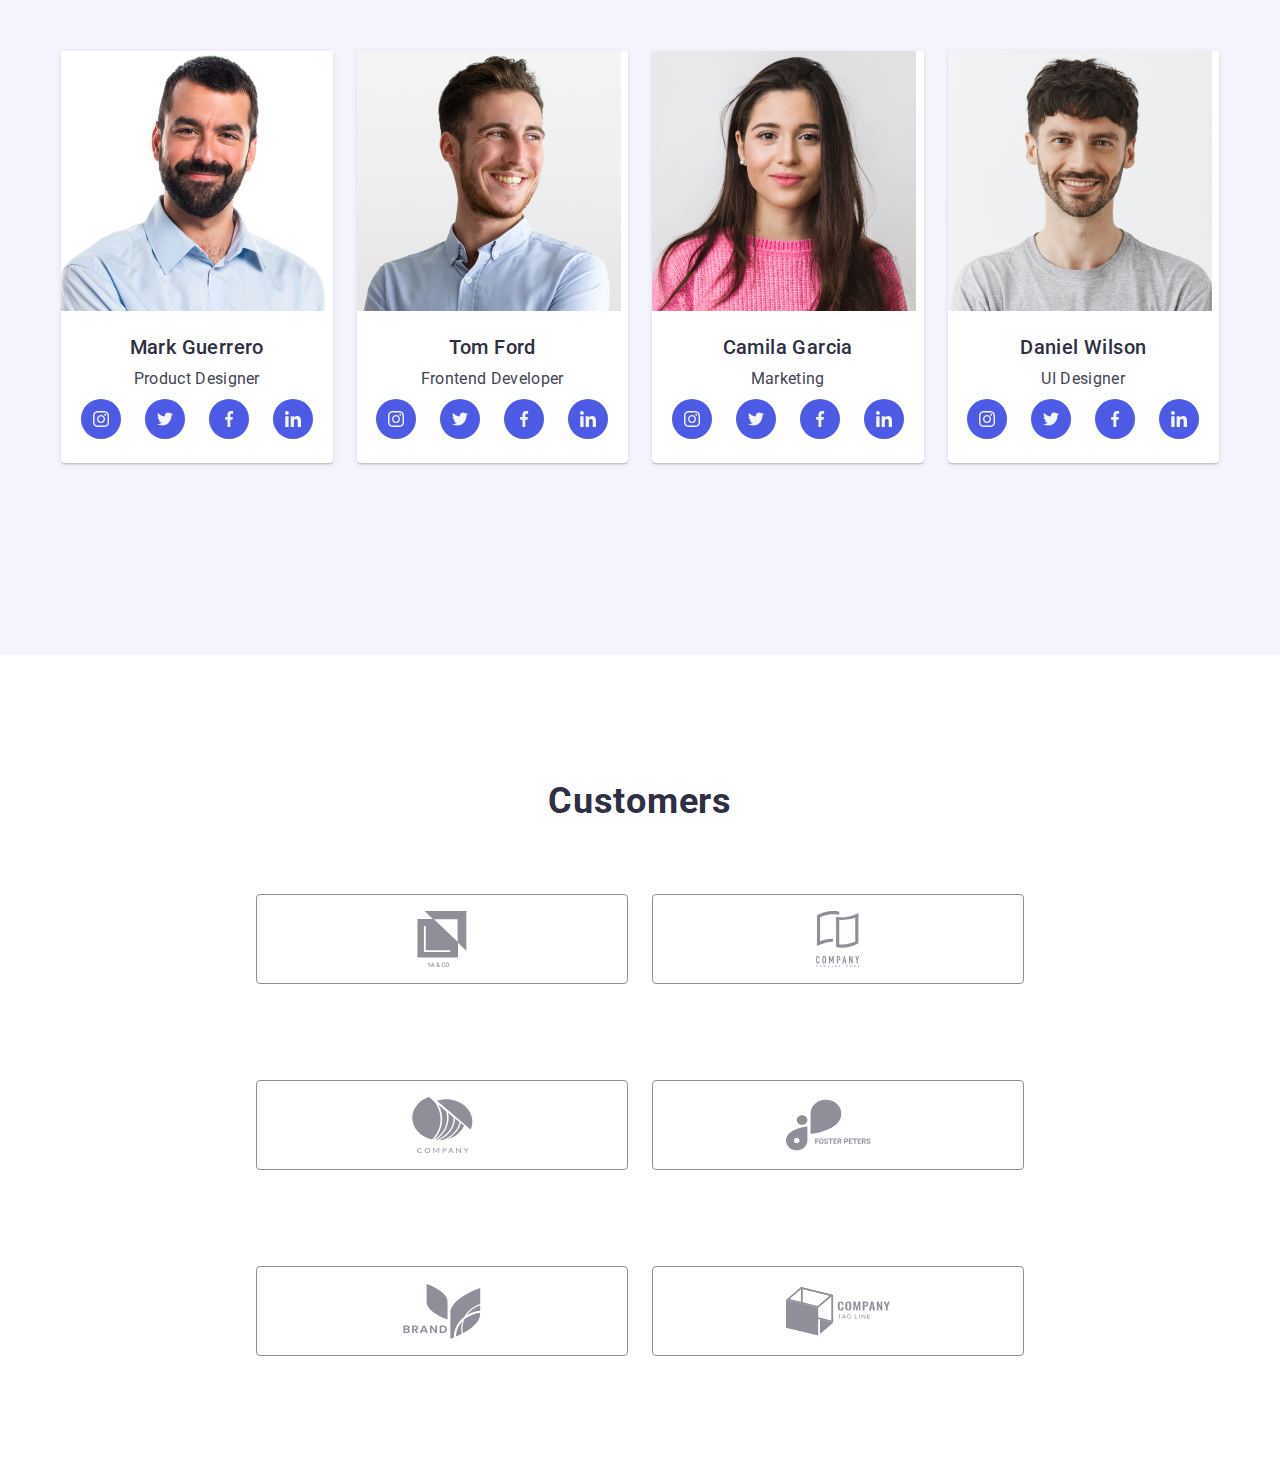
==== commit f9941446: "goit-markup-hw-07" ====
--- a/index.html
+++ b/index.html
@@ -16,7 +16,7 @@
     <link rel="stylesheet" href="./css/media.css">
 </head>
 <body>
-   <!--<header class="header">
+   <header class="header">
       <div class="container header-container">
         <nav class="header-navigation">
             <a href="./index.html" class="header-logo-portfolio link">Web<span class="logo-header link">Studio</span></a>
@@ -37,7 +37,7 @@
             </ul>
         </address>
       </div>
-   </header> -->
+   </header>
 
         <main class="main-subtitles">
             <section class="hero">
@@ -97,9 +97,9 @@
                 <div class="container">
                 <h2 class="picture-tytle">What are we doing</h2>
                 <ul class="picture-list list">
-                    <li class="picture-blok"><img src="./images/img1.jpg" alt="Contacts" width="360" height="300"></li>
-                    <li class="picture-blok"><img src="./images/img2.jpg" alt="Tabs" width="360" height="300"></li>
-                    <li class="picture-blok"><img src="./images/img3.jpg" alt="Telephone" width="360" height="300"></li>
+                    <li class="picture-blok"><img src="./images/img1.jpg" alt="Contacts" srcset="./images/img1-2x.jpg 2x" width="360" height="300"></li>
+                    <li class="picture-blok"><img src="./images/img2.jpg" alt="Tabs" srcset="./images/img2-2x.jpg 2x" width="360" height="300"></li>
+                    <li class="picture-blok"><img src="./images/img3.jpg" alt="Telephone" srcset="./images/img3-2x.jpg 2x" width="360" height="300"></li>
                 </ul>
                 </div>
             </section>
@@ -108,7 +108,8 @@
                 <div class="team-container container">
                 <h2 class="team-tytle">Our Team</h2>
                 <ul class="team-list list">
-                   <li class="team-blok"><img src="./images/1people-img.jpg" alt="Men" width="264" height="260">
+                   <li class="team-blok">
+                    <img src="./images/1people-img.jpg" alt="Men" srcset="./images/1people-2x.jpg 2x" width="264" height="260">
                     <div class="container-team">
                      <h3 class="team-list-tytle">Mark Guerrero</h3>
                      <p class="team-list-text">Product Designer</p>
@@ -144,7 +145,7 @@
                      </ul>
                     </div>
                    </li>
-                   <li class="team-blok"><img src="./images/2people-img.jpg" alt="Men" width="264" height="260">
+                   <li class="team-blok"><img src="./images/2people-img.jpg" alt="Men" srcset="./images/2people-2x.jpg 2x" width="264" height="260">
                     <div class="container-team">
                      <h3 class="team-list-tytle">Tom Ford</h3>
                      <p class="team-list-text">Frontend Developer</p>
@@ -180,7 +181,7 @@
                     </ul>
                     </div>
                    </li>
-                   <li class="team-blok"><img src="./images/3people-img.jpg" alt="Woman" width="264" height="260">
+                   <li class="team-blok"><img src="./images/3people-img.jpg" alt="Woman" srcset="./images/3people-2x.jpg 2x" width="264" height="260">
                     <div class="container-team">
                      <h3 class="team-list-tytle">Camila Garcia</h3>
                      <p class="team-list-text">Marketing</p>
@@ -216,7 +217,7 @@
                     </ul>
                     </div>
                    </li>
-                   <li class="team-blok"><img src="./images/4people-img.jpg" alt="Men" width="264" height="260">
+                   <li class="team-blok"><img src="./images/4people-img.jpg" alt="Men" srcset="./images/4people-2x.jpg 2x" width="264" height="260">
                     <div class="container-team">
                      <h3 class="team-list-tytle">Daniel Wilson</h3>
                      <p class="team-list-text">UI Designer</p>
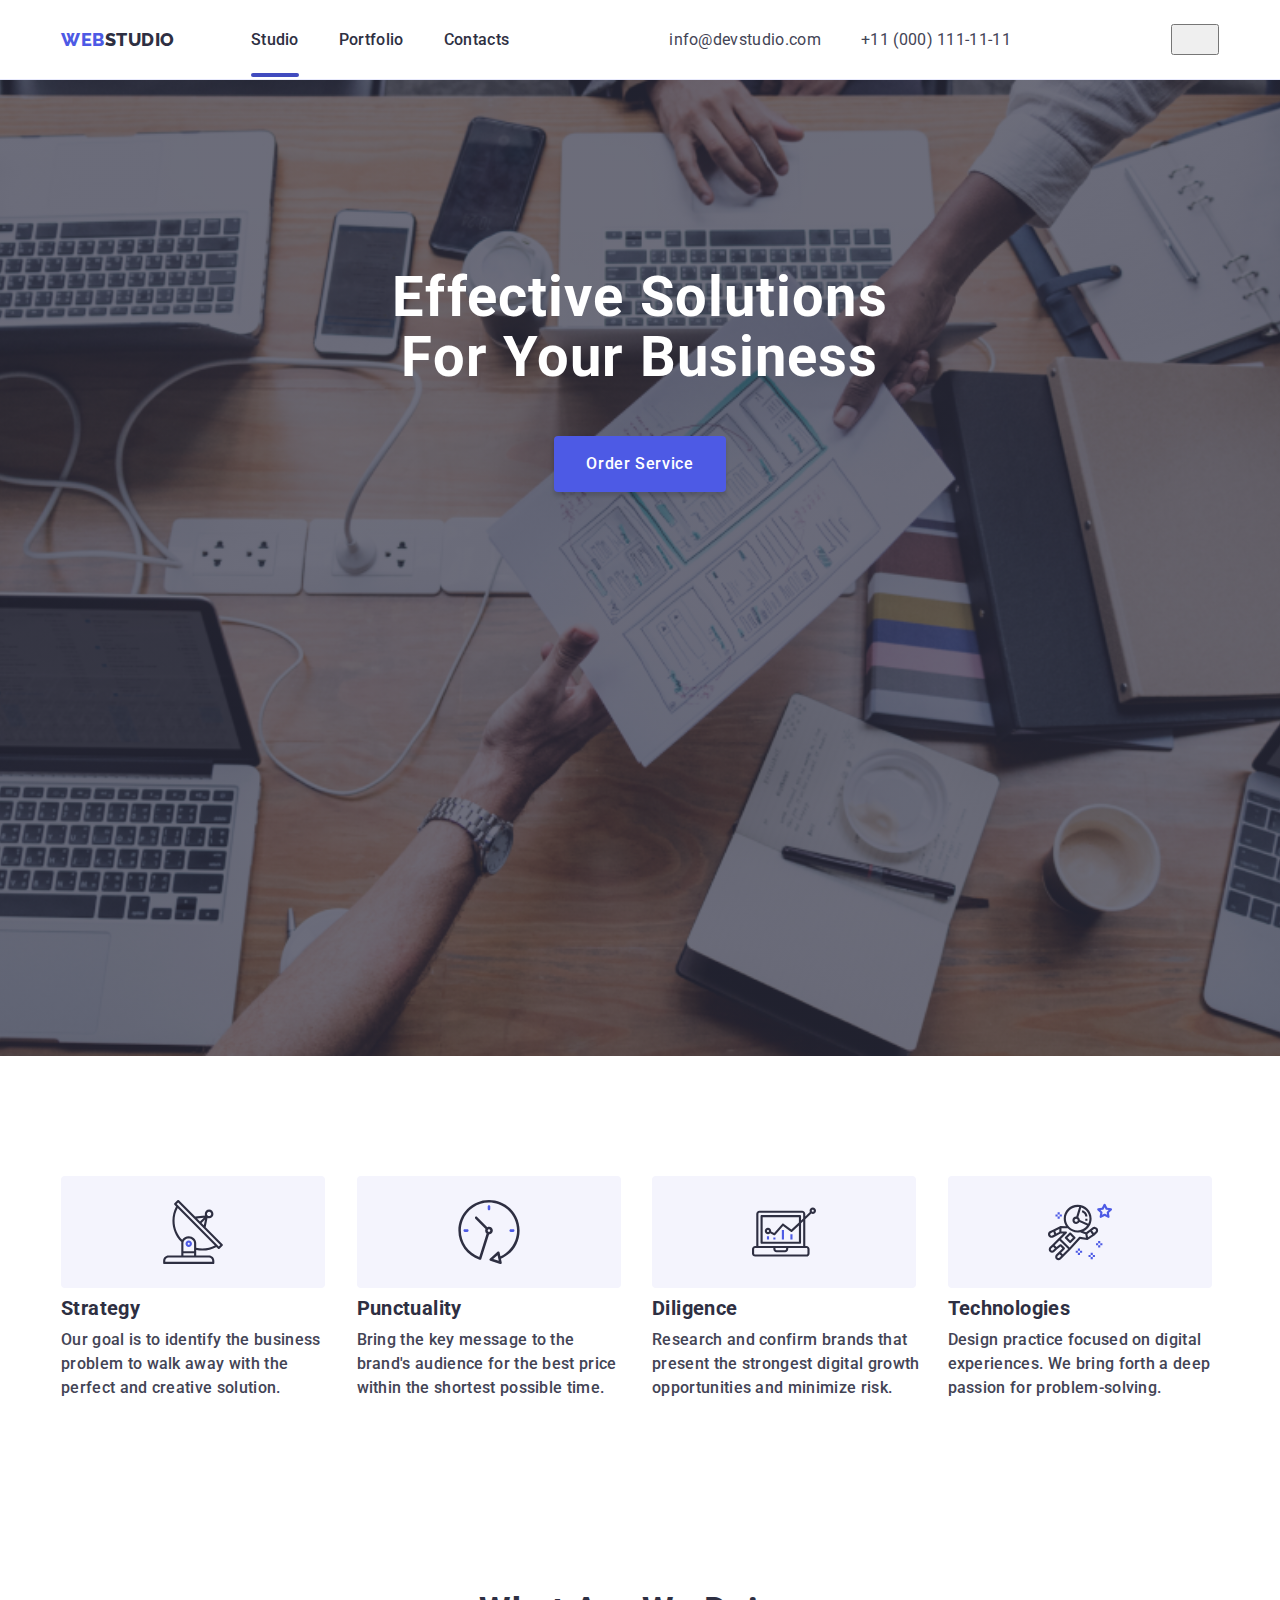
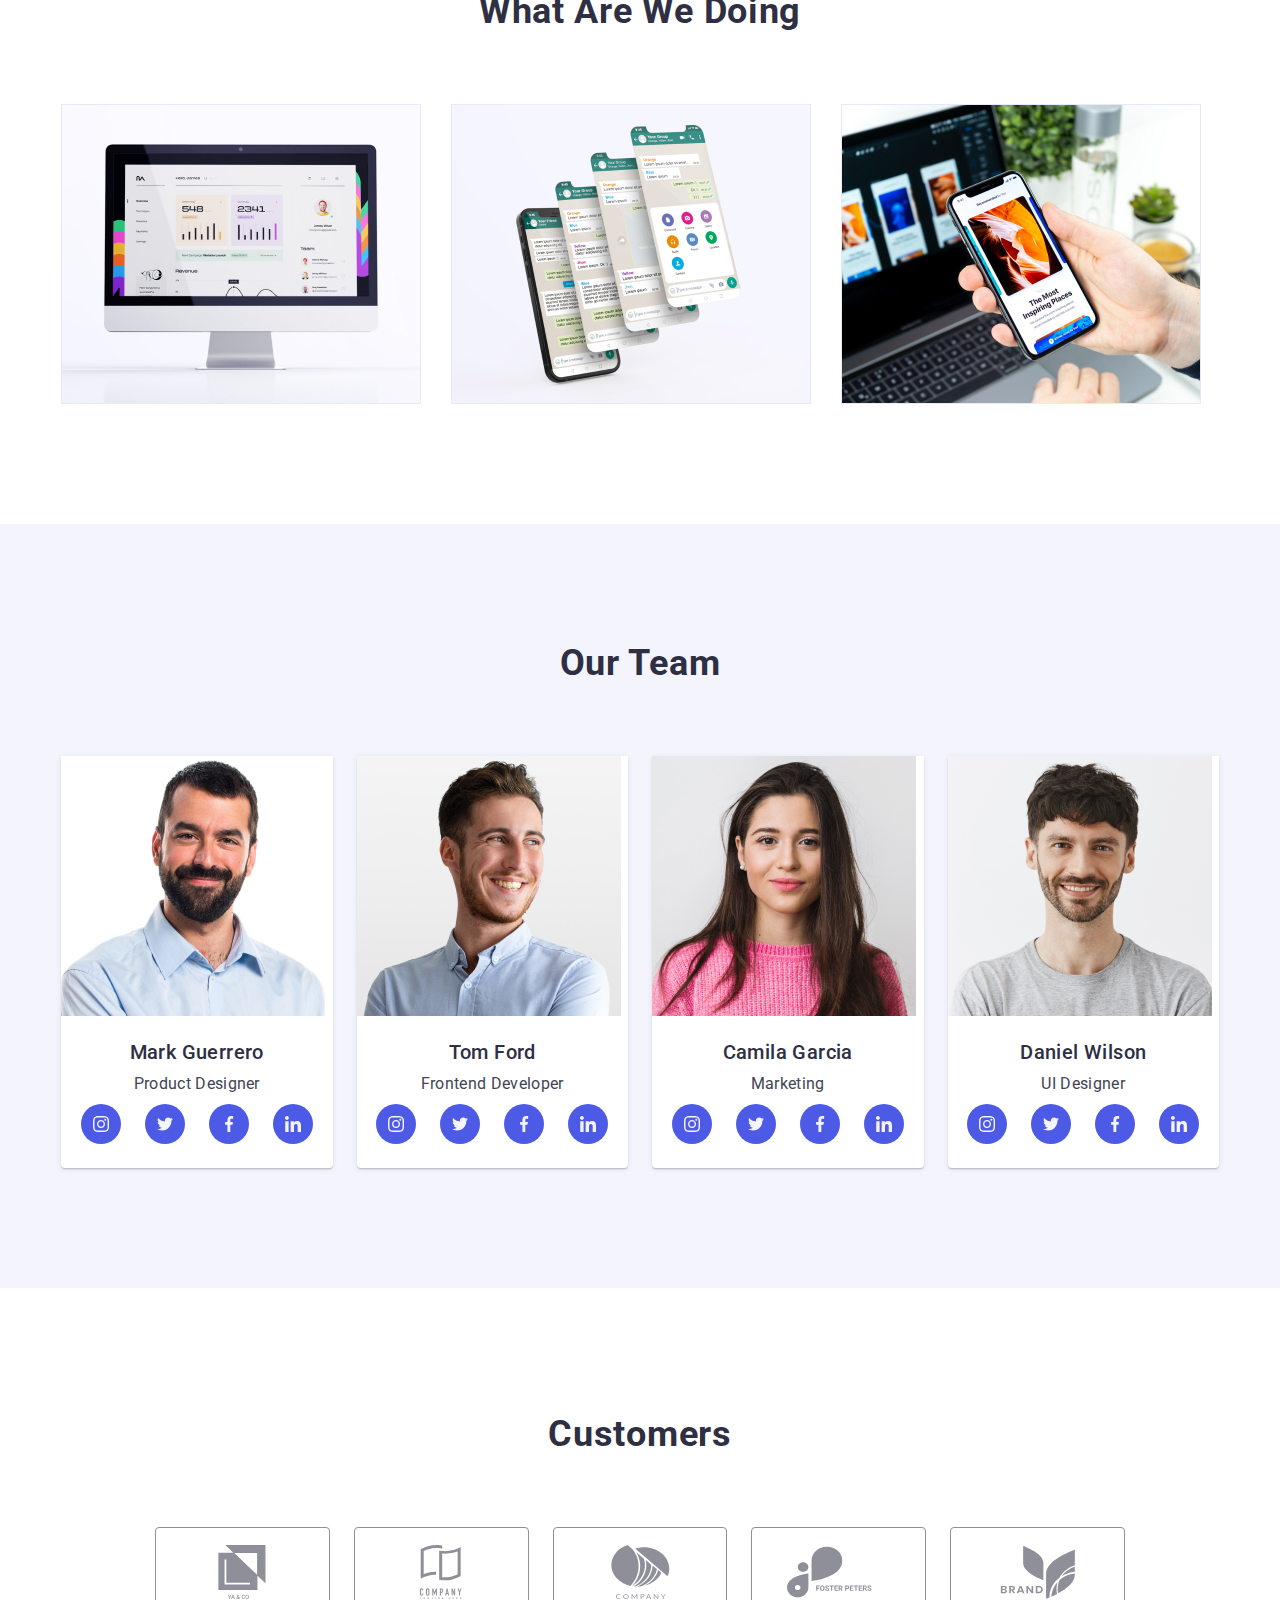
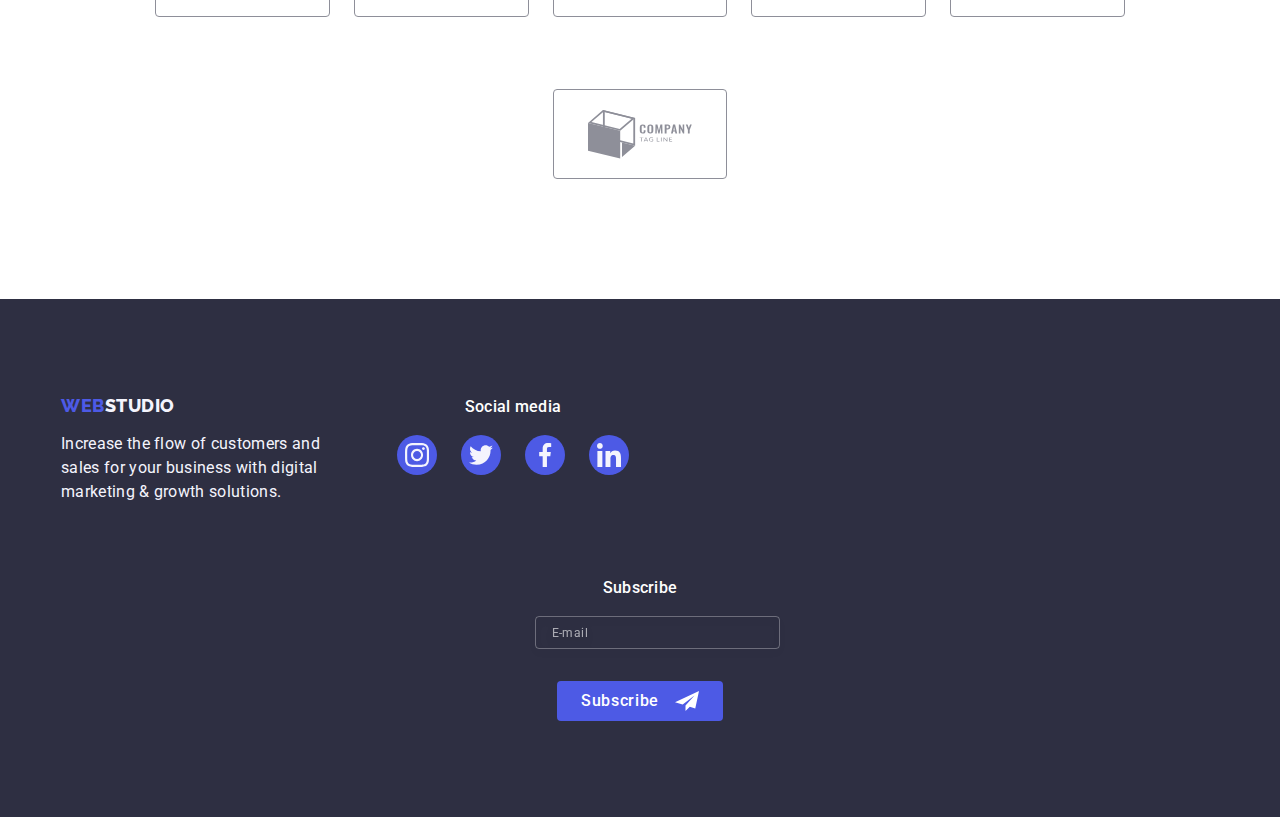
==== commit 2a2b3f65: "goit-markup-hw-07" ====
--- a/index.html
+++ b/index.html
@@ -36,6 +36,70 @@
                 </li>
             </ul>
         </address>
+
+        <button type="button" data-menu-open class="menu-open-btn">
+            <svg class="menu-open-icon" width="32" height="22">
+                <use href="./images/symbol-defs.svg#icon-menu-btn"></use>
+            </svg>
+        </button>
+      </div>
+
+      <div class="mob-menu is-hidden" data-menu>
+        <div>
+        <button type="button" data-menu-close class="menu-close-btn">
+            <svg class="menu-close-icon" width="8" height="8">
+                <use href="./images/symbol-defs.svg#icon-vector"></use>
+            </svg>
+        </button>
+        <nav>
+            <ul class="mob-menu-list list">
+                <li class="mob-menu-item"><a class="mob-menu-link link" href="./index.html">Studio</a></li>
+                <li class="mob-menu-item"><a class="mob-menu-link link" href="./portfolio.html">Portfolio</a></li>
+                <li class="mob-menu-item"><a class="mob-menu-link link" href="">Contacts</a></li>
+            </ul>
+        </nav>
+        </div>
+
+        <div>
+        <ul class="mob-menu-contact-item list">
+            <li class="menu-contact-list link">
+                <a class="mob-menu-phone link" href="tel:+110001111111">+11 (000) 111-11-11</a>
+            </li>
+            <li class="mob-menu-contact-list link">
+                <a class="mob-menu-meil link" href="mailto:info@devstudio.com">info@devstudio.com</a>
+            </li>
+        </ul>
+        <ul class="mob-soc-list list">
+            <li class="mob-soc-item">
+                <a href="" class="mob-soc-link link">
+                    <svg class="mob-soc-icon" width="24" height="24">
+                        <use href="./images/symbol-defs.svg#icon-instagram"></use>
+                    </svg>
+                </a>
+            </li>
+            <li class="mob-soc-item">
+                <a href="" class="mob-soc-link link">
+                    <svg class="mob-soc-icon" width="24" height="24">
+                        <use href="./images/symbol-defs.svg#icon-twitter"></use>
+                    </svg>
+                </a>
+            </li>
+            <li class="mob-soc-item">
+                <a href="" class="mob-soc-link link">
+                    <svg class="mob-soc-icon" width="24" height="24">
+                        <use href="./images/symbol-defs.svg#icon-facebook"></use>
+                    </svg>
+                </a>
+            </li>
+            <li class="mob-soc-item">
+                <a href="" class="mob-soc-link link">
+                    <svg class="mob-soc-icon" width="24" height="24">
+                        <use href="./images/symbol-defs.svg#icon-linkedin"></use>
+                    </svg>
+                </a>
+            </li>
+        </ul>
+        </div>
       </div>
    </header>
 
@@ -94,7 +158,7 @@
             </section>
 
             <section class="picture">
-                <div class="container">
+                <div class="picture-container container">
                 <h2 class="picture-tytle">What are we doing</h2>
                 <ul class="picture-list list">
                     <li class="picture-blok"><img src="./images/img1.jpg" alt="Contacts" srcset="./images/img1-2x.jpg 2x" width="360" height="300"></li>
@@ -263,42 +327,42 @@
                 <ul class="company-list list">
                     <li class="company-item">
                         <a href="" class="company-link link">
-                            <svg class="company-icon" width="104" height="56">
+                            <svg class="company-icon" width="110" height="56">
                                 <use href="./images/symbol-defs.svg#icon-ya-co"></use>
                             </svg>
                         </a>
                     </li>
                     <li class="company-item">
                         <a href="" class="company-link link">
-                            <svg class="company-icon" width="104" height="56">
+                            <svg class="company-icon" width="110" height="56">
                                 <use href="./images/symbol-defs.svg#icon-tag-line"></use>
                             </svg>
                         </a>
                     </li>
                     <li class="company-item">
                         <a href="" class="company-link link">
-                            <svg class="company-icon" width="104" height="56">
+                            <svg class="company-icon" width="110" height="56">
                                 <use href="./images/symbol-defs.svg#icon-company"></use>
                             </svg>
                         </a>
                     </li>
                     <li class="company-item">
                         <a href="" class="company-link link">
-                            <svg class="company-icon" width="104" height="56">
+                            <svg class="company-icon" width="110" height="56">
                                 <use href="./images/symbol-defs.svg#icon-foster-peters"></use>
                             </svg>
                         </a>
                     </li>
                     <li class="company-item">
                         <a href="" class="company-link link">
-                            <svg class="company-icon" width="104" height="56">
+                            <svg class="company-icon" width="110" height="56">
                                 <use href="./images/symbol-defs.svg#icon-brand"></use>
                             </svg>
                         </a>
                     </li>
                     <li class="company-item">
                         <a href="" class="company-link link">
-                            <svg class="company-icon" width="104" height="56">
+                            <svg class="company-icon" width="110" height="56">
                                 <use href="./images/symbol-defs.svg#icon-company-taglin"></use>
                             </svg>
                         </a>
@@ -307,7 +371,7 @@
                 </div>
             </section>
         </main>
-        <!--<footer class="footer">
+        <footer class="footer">
             <div class="container footer-container">
             <div class="footer-logo-cont">
                <a class="footer-logo link" href="./index.html">Web<span class="logo link">Studio</span></a>
@@ -347,7 +411,7 @@
                     </li>
                 </ul>
             </div>
-            <div class="subscribe">
+            <div class="subscribe container">
                 <p class="footer-title">Subscribe</p>
                <form>
                     <div class="footer-wrap">
@@ -362,7 +426,7 @@
                    </div>
                </form>
             </div>
-        </footer>-->
+        </footer>
 
         <div class="backdrop is-hidden" data-modal>
             <div class="modal">
@@ -421,5 +485,6 @@
             </div>
         </div>
         <script src="./js/modal.js"></script>
+        <script src="./js/mobile-menu.js"></script>
 </body>
 </html>
--- a/css/styles.css
+++ b/css/styles.css
@@ -98,6 +98,17 @@
     letter-spacing: 0.02em;
     color: #2E2F42;
 }
+
+.menu-open-btn {
+    display: block;
+    margin-left: auto;
+}
+
+.menu-open-icon {
+    color: #2E2F42;
+}
+
+
 
 .header-logo-portfolio {
     font-family: 'Raleway',
@@ -144,7 +155,8 @@
 }
 
 .header-contact-mail {
-    color: #434455;;
+    display: none;
+    color: #434455;
     font-family: 'Roboto', sans-serif;
     font-style: normal;
     font-weight: 400;
@@ -163,6 +175,7 @@
 }
 
 .header-contact-phone {
+    display: none;
     color: #434455;
     font-family: 'Roboto',
         sans-serif;
@@ -187,8 +200,9 @@
 }
     
 .header-list {
-    list-style: none;
-    display: flex;
+    /*list-style: none;
+    display: flex;*/
+    display: none;
 }
 
 .header-navigation {
@@ -217,7 +231,6 @@
 
 .current {
     position: relative;
-
 }
 
 .current::after {
@@ -230,6 +243,125 @@
     background: #404BBF;
     border-radius: 2px;
 }
+
+
+
+
+.menu-open-btn {}
+
+.menu-open-icon {}
+
+
+.mob-menu {
+    position: fixed;
+    top: 0;
+    width: 100vw;
+    height: 100vh;
+    background-color: #FFFFFF;
+    box-shadow: 0px 2px 1px rgba(46, 47, 66, 0.08), 0px 1px 1px rgba(46, 47, 66, 0.16), 0px 1px 6px rgba(46, 47, 66, 0.08);
+    padding-top: 24px;
+    padding-left: 40px;
+    padding-right: 24px;
+    padding-bottom: 40px;
+    display: flex;
+    flex-direction: column;
+    justify-content: space-between;
+
+}
+
+.menu-close-btn {
+    display: block;
+    margin-left: auto;
+    margin-bottom: 32px;
+    border-radius: 50%;
+    background: transparent;
+    border: 1px solid #E7E9FC;
+}
+
+.menu-close-icon {
+}
+
+.mob-menu-list {
+    margin-bottom: 50px;
+}
+
+.mob-menu-item:not(:last-child) {
+    margin-bottom: 40px;
+}
+
+.mob-menu-link {
+    font-family: 'Roboto';
+    font-style: normal;
+    font-weight: 700;
+    font-size: 36px;
+    line-height: calc(40 / 36);
+    letter-spacing: 0.02em;
+    text-transform: capitalize;
+    color: #2E2F42;
+}
+.mob-menu-link:hover,
+.mob-menu-link:focus {
+    fill: #404BBF;
+}
+
+.mob-menu-contact-item {}
+
+.mob-menu-contact-list {
+    margin-top: 40px;
+    margin-bottom: 48px;
+}
+
+.mob-menu-meil {
+    font-family: 'Roboto';
+    font-style: normal;
+    font-weight: 500;
+    font-size: 20px;
+    line-height: calc(24 / 20);
+    letter-spacing: 0.02em;
+    color: #434455;
+}
+
+.mob-menu-phone {
+    font-family: 'Roboto';
+    font-style: normal;
+    font-weight: 700;
+    font-size: 26px;
+    line-height: calc(40 / 26);
+    letter-spacing: 0.02em;
+    text-transform: capitalize;
+    color: #4D5AE5;
+}
+
+.mob-soc-list {
+    display: flex;
+    gap: 56px;
+}
+
+.mob-soc-item {
+    width: 40px;
+    height: 40px;
+}
+
+.mob-soc-link {
+    border-radius: 50%;
+    background: #4D5AE5;
+    display: flex;
+    align-items: center;
+    justify-content: center;
+    transition-property: background;
+    transition-duration: 250ms;
+    transition-timing-function: cubic-bezier(0.4, 0, 0.2, 1);
+}
+
+.mob-soc-link:hover,
+.mob-soc-link:focus {
+    background: #404BBF;
+}
+
+.mob-soc-icon {}
+
+
+
 
 
 /*Section Hero*/
@@ -382,6 +514,10 @@
     display: none;
 }
 
+.picture-container {
+    padding-bottom: 120px;
+}
+
 .picture-tytle {
     color: #2E2F42;
     font-family: 'Roboto';
@@ -487,7 +623,9 @@
 .team-list {
     display: flex;
     flex-wrap: wrap;
-    gap: 24px;
+    gap: 72px;
+    align-items: center;
+    justify-content: center;
 }
 
 .team-blok {
@@ -496,13 +634,7 @@
     /*flex-basis: 100%;*/
     box-shadow: 0px 1px 6px rgba(46, 47, 66, 0.08), 0px 1px 1px rgba(46, 47, 66, 0.16), 0px 2px 1px rgba(46, 47, 66, 0.08);
     border-radius: 0px 0px 4px 4px;
-    margin-bottom: 72px;
-    margin-left: auto;
-    margin-right: auto;
-}
-/*.team-blok:last-child {
-    margin-bottom: 0;
-}*/
+}
 
 .container-team {
     padding-top: 24px;
@@ -537,7 +669,7 @@
 .company-list {
     display: flex;
     flex-wrap: wrap;
-    gap: 16px;
+    gap: 72px 16px;
     justify-content: center;
 }
 
@@ -546,7 +678,6 @@
     /*width: calc(100% / 2 - 16px);*/
     flex-basis: calc((100% - 16px) / 2);
     height: 88px;
-    margin-bottom: 72px;
     border: 1px solid #8E8F99;
     border-radius: 4px;
     transition-property: border-color;
@@ -755,12 +886,20 @@
 }
 
 .footer-container {
-    display: flex;
-    flex-wrap: wrap;
+    margin: 0 auto;
+    padding: 0 auto;
+    display: flex;
+    /*flex-wrap: wrap;*/
+    flex-direction: column;
+    gap: 72px;
 }
 
 .footer-logo-cont {
-    margin-right: 120px;
+    /*margin-right: 120px;*/
+    max-width: 268px;
+    display: flex;
+    flex-direction: column;
+
 }
 
 .footer-text {
@@ -807,6 +946,9 @@
 
 
 .footer-tytle {
+    display: flex;
+    align-items: center;
+    justify-content: center;
     font-family: 'Roboto';
     font-style: normal;
     font-weight: 500;
@@ -814,9 +956,6 @@
     line-height: 1.5;
     letter-spacing: 0.02em;
     color: #FFFFFF;
-    display: flex;
-    align-items: center;
-    justify-content: center;
     margin-bottom: 16px;
 }
 
@@ -849,9 +988,6 @@
     background: #31D0AA;
 }
 
-.footer-soc {
-    padding-top: 72px;
-}
 
 
 
@@ -871,20 +1007,21 @@
     line-height: 1.5;
     letter-spacing: 0.02em;
     color: #FFFFFF;
-    padding-top: 72px;
+    display: flex;
+    align-items: center;
+    justify-content: center;
     margin-bottom: 16px;
 }
 
 .footer-input {
-    width: 264px;
-    height: 40px;
+    width: 100%;
+    height: 100%;
+    outline: none;
+    border: 1px solid rgba(255, 255, 255, 0.3);
+    filter: drop-shadow(0px 4px 4px rgba(0, 0, 0, 0.15));
+    border-radius: 4px;
     background-color: transparent;
-    border: none;
-    border: 1px solid #FFFFFF;
-    filter: drop-shadow(0px 4px 4px rgba(0, 0, 0, 0.15));
-    color: #FFFFFF;
-    border-radius: 4px;
-    padding: 8px 16px 8px;
+    padding: 8px 16px;
 }
 
 .footer-input::placeholder {
@@ -895,16 +1032,19 @@
     line-height: 2;
     letter-spacing: 0.04em;
     color: #FFFFFF;
+    opacity: 0.6;
 }
 
 .footer-input:focus {
     outline: none;
 }
 
+
 .footer-wrap {
     display: flex;
-    justify-content: center;
-    align-items: center;
+    flex-direction: column;
+    align-items: center;
+    gap: 16px;
 }
 
 .footer-btn {
--- a/css/media.css
+++ b/css/media.css
@@ -23,13 +23,6 @@
         }
     }
 
-    .company-list {
-        display: flex;
-        flex-wrap: wrap;
-        gap: 24px;
-        justify-content: center;
-    }
-
     .company-item {
         flex-basis: calc(100% / 2 - 16px);
     }
@@ -49,7 +42,8 @@
         background-size: cover;
         padding-top: 112px;
         padding-bottom: 112px;
-        max-width: 1440px;
+        height: 436px;
+        max-width: 768px;
         margin: 0 auto;
     }
 
@@ -61,32 +55,152 @@
         }
     }
 
+    .hero-conteiner {
+        padding-right: 136px;
+        padding-left: 136px;
+    }
+
+    .hero-title {
+        min-width: 496px;
+        font-size: 56px;
+        line-height: 1.07;
+        text-transform: capitalize;
+    }
+
+     .header-list {
+         list-style: none;
+         display: flex;
+     }
+    
+     .header-navigation {
+          display: flex;
+         align-items: center;
+         margin-right: auto;
+     }
+    
+    .header-item {
+        font-weight: 500;
+        font-size: 16px;
+        line-height: 1.5;
+        letter-spacing: 0.02em;
+        color: #2e2f42;
+        margin-right: 40px;
+    }
+    
+    .header-item:last-child {
+        margin-right: 0;
+    }
+    
+    .header-contact-item {
+        list-style: none;
+        display: flex;
+        gap: 40px;
+    }
+    
+    .current {
+        position: relative;
+    }
+
+    .current::after {
+        content: "";
+        position: absolute;
+        left: 0;
+        bottom: -25px;
+        width: 100%;
+        height: 4px;
+        background: #404BBF;
+        border-radius: 2px;
+    }
+
+    .header-link {
+        color: #2E2F42;
+        
+        font-family: 'Roboto', sans-serif;
+        font-style: normal;
+        font-weight: 500;
+        font-size: 16px;
+        line-height: 1.5;
+        letter-spacing: 0.02em;
+        text-decoration: none;
+        display: block;
+        transition-property: color;
+        transition-duration: 250ms;
+        transition-timing-function: cubic-bezier(0.4, 0, 0.2, 1);
+    }
+        
+    .header .header-link:hover,
+    .header .header-link:focus {
+        color: #404bbf;
+    }
+        
+    .header-contact-mail {
+        display: unset;
+        color: #434455;
+        font-family: 'Roboto', sans-serif;
+        font-style: normal;
+        font-weight: 400;
+        font-size: 16px;
+        line-height: 1.5;
+        letter-spacing: 0.02em;
+        text-decoration: none;
+        font-style: normal;
+        transition-property: color;
+        transition-duration: 250ms;
+        transition-timing-function: cubic-bezier(0.4, 0, 0.2, 1);
+    }
+        
+                .header-contact-mail:hover,
+    .header-contact-mail:focus {
+        color: #404bbf;
+    }
+        
+    .header-contact-phone {
+        display: unset;
+        color: #434455;
+        font-family: 'Roboto',
+             sans-serif;
+        font-style: normal;
+        font-weight: 400;
+        font-size: 16px;
+        line-height: 1.5;
+        letter-spacing: 0.02em;
+        text-decoration: none;
+        transition-property: color;
+        transition-duration: 250ms;
+        transition-timing-function: cubic-bezier(0.4, 0, 0.2, 1);
+    }
+        
+    .header-contact-phone:hover,
+    .header-contact-phone:focus {
+        color: #404bbf;
+    }
+        
+    .header-contact {
+        font-style: normal;
+        list-style: none;
+    }
+
     .company-list {
+        gap: 72px 24px;
+    }
+
+    .company-item {
+        flex-basis: calc((100% - 48px) / 3);
+    }
+
+    .feature-tytle {
+        font-weight: 700;
+        text-align: unset;
+    }
+
+    .feature-text {
+        font-size: 16px;
+    }
+
+    .feature-list {
         display: flex;
         flex-wrap: wrap;
         gap: 24px;
-        justify-content: center;
-    }
-
-    .company-item {
-        flex-basis: calc((100% - 48px) / 3);
-    }
-    .company-item:nth-last-child(-n+3) {
-        margin-bottom: 0;
-    }
-
-    .feature-tytle {
-        text-align: unset;
-    }
-
-    .feature-text {
-        font-size: 16px;
-    }
-
-    .feature-list {
-        display: flex;
-        flex-wrap: wrap;
-        gap: 24px;
     }
 
     .feature-item {
@@ -96,17 +210,43 @@
     .team-list {
         display: flex;
         flex-wrap: wrap;
-        gap: 24px;
+        gap: 72px 24px;
     }
 
     .team-blok {
         flex-basis: calc((100% - 24px) / 2);
     }
+
+    .footer >.container {
+        flex-direction: row;
+        flex-wrap: wrap;
+    }
+
+    .footer-logo-cont {
+        max-width: 264px;
+    }
+
+    .footer-soc {
+        display: block;
+    }
+
+    .footer-list {
+        display: flex;
+        align-items: baseline;
+    }
+
 }
 
 @media screen and (min-width: 1158px) {
     .container {
         width: 1158px;
+    }
+
+    .hero {
+        height: 600px;
+        max-width: 1440px;
+        padding-top: 188px;
+        padding-bottom: 188px;
     }
 
     .feature {
@@ -118,6 +258,7 @@
         font-size: 20px;
         line-height: 1.2;
         max-width: 264px;
+        height: 24px;
         color: #2E2F42;
     }
 
@@ -143,8 +284,6 @@
     }
 
     .picture {
-        padding-top: 0px;
-        padding-bottom: 120px;
         display: unset;
     }
 
@@ -163,21 +302,26 @@
     }
 
     .company-item {
-        width: 168px;
-    }
-
-    .footer-container {
-        display: flex;
-    }
-
-    .footer {
-        padding-top: 100px;
-        padding-bottom: 100px;
-    }
+        min-width: 168px;
+        flex-basis: calc((100% - 120px) / 6);
+    }
+
+    .company-icon {
+        width: 104px;
+        height: 54px;
+    }
+
 }
 
 /*@media screen and (min-width: 768px) and (max-width: 1158px) {
     .team > .container {
         width: 428px;
     }
-}*/+}*/
+
+@media screen and (min-width: 768px) and (max-width: 1157px) {
+    .footer>.container {
+        padding: 0 108px;
+    }
+
+}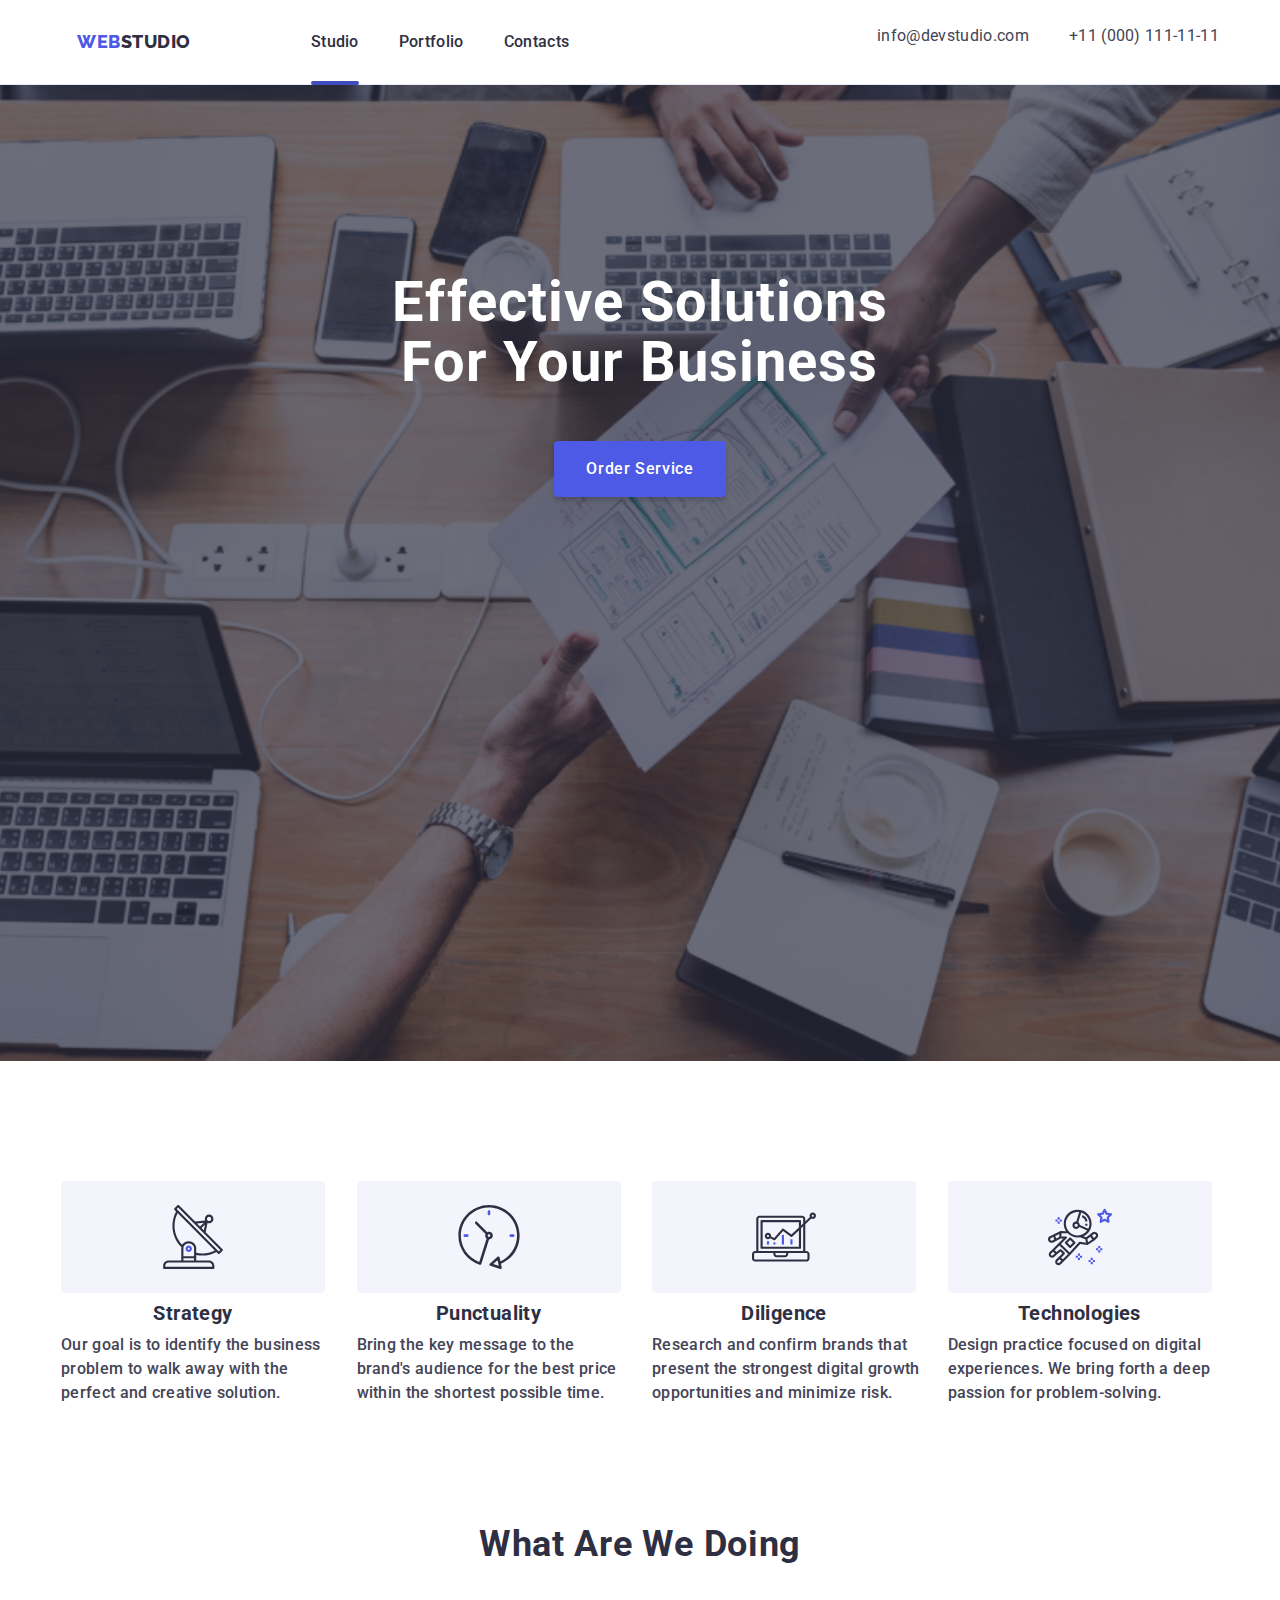
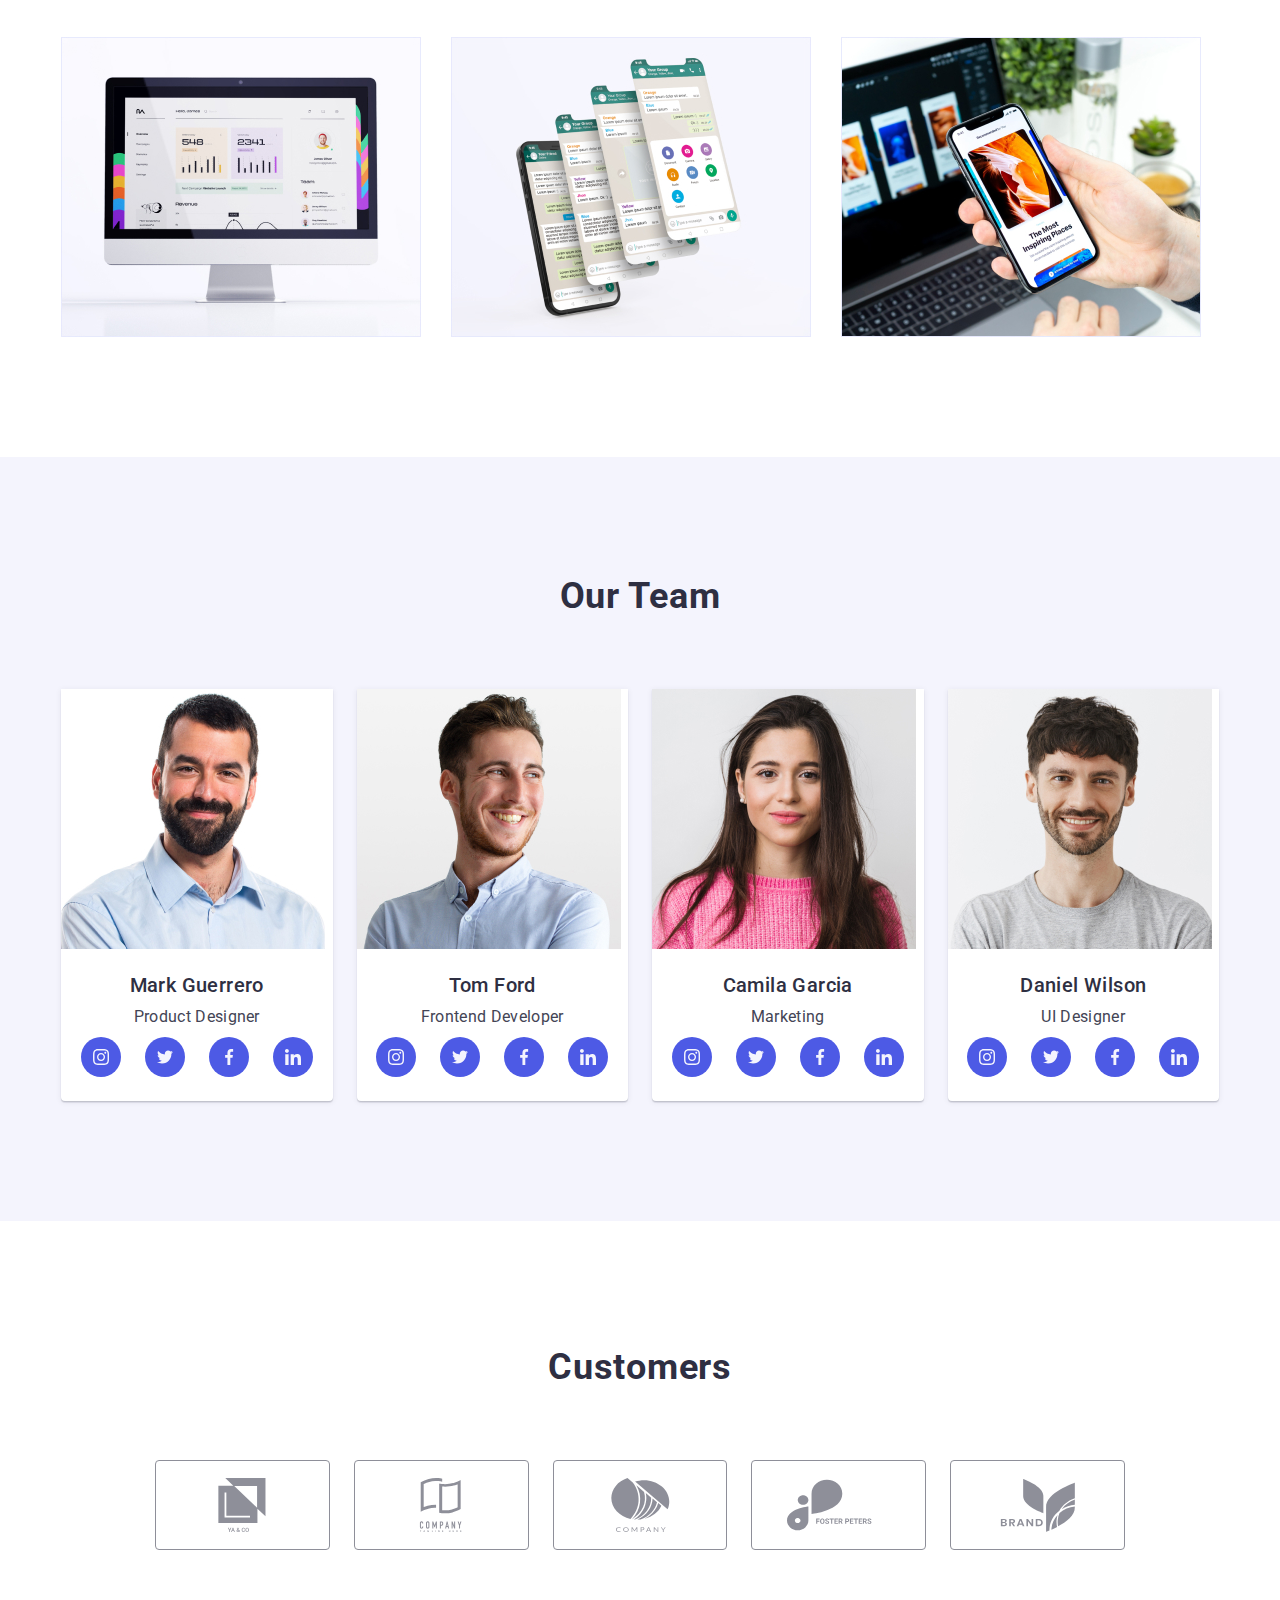
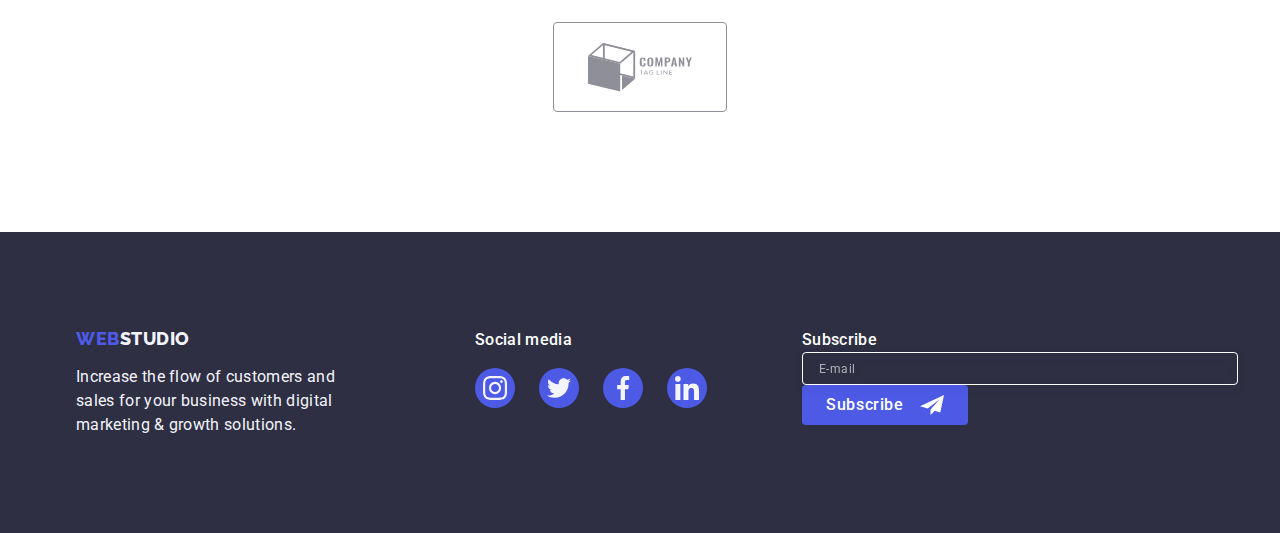
==== commit 545ac789: "goit-markup-hw-07" ====
--- a/index.html
+++ b/index.html
@@ -37,7 +37,7 @@
             </ul>
         </address>
 
-        <button type="button" data-menu-open class="menu-open-btn">
+        <button class="menu-open-btn" data-menu-open type="button">
             <svg class="menu-open-icon" width="32" height="22">
                 <use href="./images/symbol-defs.svg#icon-menu-btn"></use>
             </svg>
@@ -372,7 +372,7 @@
             </section>
         </main>
         <footer class="footer">
-            <div class="container footer-container">
+            <div class="footer-container container">
             <div class="footer-logo-cont">
                <a class="footer-logo link" href="./index.html">Web<span class="logo link">Studio</span></a>
                <p class="footer-text">Increase the flow of customers and sales for your business with digital marketing & growth solutions.</p>
@@ -412,7 +412,7 @@
                 </ul>
             </div>
             <div class="subscribe container">
-                <p class="footer-title">Subscribe</p>
+               <p class="footer-title">Subscribe</p>
                <form>
                     <div class="footer-wrap">
                         <label class="footer-label">
--- a/css/styles.css
+++ b/css/styles.css
@@ -119,7 +119,8 @@
     letter-spacing: 0.03em;
     color: #4d5ae5;
     text-transform: uppercase;
-    margin-right: 76px;
+    /*margin-right: 76px;*/
+    margin-left: 16px;
     transition-property: color;
     transition-duration: 250ms;
     transition-timing-function: cubic-bezier(0.4, 0, 0.2, 1);
@@ -247,9 +248,20 @@
 
 
 
-.menu-open-btn {}
-
-.menu-open-icon {}
+.menu-open-btn {
+    display: block;
+    margin-left: auto;
+    border: none;
+    /*background: transparent;*/
+    margin-right: 16px;
+    fill: #2E2F42;
+}
+
+.menu-open-icon {
+    color: #2E2F42;
+    width: 32px;
+    height: 22px;
+}
 
 
 .mob-menu {
@@ -278,9 +290,6 @@
     border: 1px solid #E7E9FC;
 }
 
-.menu-close-icon {
-}
-
 .mob-menu-list {
     margin-bottom: 50px;
 }
@@ -304,8 +313,6 @@
     fill: #404BBF;
 }
 
-.mob-menu-contact-item {}
-
 .mob-menu-contact-list {
     margin-top: 40px;
     margin-bottom: 48px;
@@ -337,14 +344,11 @@
     gap: 56px;
 }
 
-.mob-soc-item {
-    width: 40px;
-    height: 40px;
-}
-
 .mob-soc-link {
     border-radius: 50%;
     background: #4D5AE5;
+    width: 40px;
+    height: 40px;
     display: flex;
     align-items: center;
     justify-content: center;
@@ -357,8 +361,6 @@
 .mob-soc-link:focus {
     background: #404BBF;
 }
-
-.mob-soc-icon {}
 
 
 
@@ -468,7 +470,7 @@
 .feature-list {
     display: flex;
     flex-wrap: wrap;
-    gap: 24px;
+    gap: 72px;
 }
 
 .feature-tytle {
@@ -499,11 +501,6 @@
 .feature-item {
     /*flex-basis: calc((100% - 72px) / 4);*/
     flex-basis: 100%;
-    margin-bottom: 72px;
-}
-
-.feature-item:last-child {
-    margin-right: 0;
 }
 
 
@@ -895,10 +892,12 @@
 }
 
 .footer-logo-cont {
-    /*margin-right: 120px;*/
+    padding-left: 15px;
+    padding-right: 15px;
+    margin: 0 auto;
     max-width: 268px;
-    display: flex;
-    flex-direction: column;
+    /*display: flex;
+    flex-direction: column;*/
 
 }
 
@@ -912,6 +911,9 @@
     line-height: 1.5;
     letter-spacing: 0.02em;
     max-width: 264px;
+    display: flex;
+    align-items: center;
+    justify-content: center;
 }
 
 .footer-logo {
@@ -923,6 +925,7 @@
     line-height: 1.17;
     display: flex;
     align-items: center;
+    justify-content: center;
     letter-spacing: 0.03em;
     text-transform: uppercase;
     text-decoration: none;
@@ -1084,8 +1087,8 @@
 }
 
 .modal {
-    width: 408px;
-    min-height: 576px;
+    width: 392px;
+    min-height: 584px;
     background: #FCFCFC;
     box-shadow: 0px 1px 1px rgba(0, 0, 0, 0.14), 0px 1px 3px rgba(0, 0, 0, 0.12), 0px 2px 1px rgba(0, 0, 0, 0.2);
     border-radius: 4px;
--- a/css/media.css
+++ b/css/media.css
@@ -32,6 +32,11 @@
 @media screen and (min-width: 768px) {
     .container {
         width: 768px;
+    }
+
+    .header {
+        padding-bottom: 16px;
+        padding-top: 16px;
     }
 
     .hero {
@@ -93,8 +98,17 @@
     
     .header-contact-item {
         list-style: none;
-        display: flex;
-        gap: 40px;
+        display: block;
+    }
+
+    .header-contact-list {
+        margin-bottom: 12px;
+    }
+
+    .header-contact-phone {
+        font-size: 12px;
+        line-height: calc(14 / 12);
+        letter-spacing: 0.04em;
     }
     
     .current {
@@ -105,7 +119,7 @@
         content: "";
         position: absolute;
         left: 0;
-        bottom: -25px;
+        bottom: -41px;
         width: 100%;
         height: 4px;
         background: #404BBF;
@@ -114,7 +128,6 @@
 
     .header-link {
         color: #2E2F42;
-        
         font-family: 'Roboto', sans-serif;
         font-style: normal;
         font-weight: 500;
@@ -174,12 +187,20 @@
     .header-contact-phone:focus {
         color: #404bbf;
     }
+
+    .header-logo-portfolio {
+        margin-right: 120px;
+    }
         
     .header-contact {
         font-style: normal;
         list-style: none;
     }
 
+    .menu-open-btn {
+        display: none;
+    }
+
     .company-list {
         gap: 72px 24px;
     }
@@ -190,7 +211,6 @@
 
     .feature-tytle {
         font-weight: 700;
-        text-align: unset;
     }
 
     .feature-text {
@@ -207,32 +227,38 @@
         flex-basis: calc((100% - 48px) / 2);
     }
 
+    .footer-label {
+        width: 264px;
+    }
+
     .team-list {
         display: flex;
         flex-wrap: wrap;
         gap: 72px 24px;
     }
 
-    .team-blok {
-        flex-basis: calc((100% - 24px) / 2);
-    }
-
-    .footer >.container {
+    .footer-container {
         flex-direction: row;
-        flex-wrap: wrap;
-    }
+    }
+
 
     .footer-logo-cont {
         max-width: 264px;
     }
 
-    .footer-soc {
-        display: block;
-    }
 
     .footer-list {
         display: flex;
         align-items: baseline;
+    }
+
+    .subscribe {
+        display: unset;
+    }
+
+    .modal {
+        width: 408px;
+        height: 584px;
     }
 
 }
@@ -240,6 +266,22 @@
 @media screen and (min-width: 1158px) {
     .container {
         width: 1158px;
+    }
+
+    .header {
+        padding-bottom: 24px;
+        padding-top: 24px;
+    }
+
+    .header-contact-item {
+        list-style: none;
+        display: flex;
+    }
+
+    .current::after {
+        content: "";
+        position: absolute;
+        bottom: -31px;
     }
 
     .hero {
@@ -296,6 +338,12 @@
         padding-bottom: 120px;
     }
 
+    .team-soc-item {
+        width: 40px;
+        height: 40px;
+    }
+
+
     .company {
         padding-top: 127px;
         padding-bottom: 120px;
@@ -311,6 +359,60 @@
         height: 54px;
     }
 
+    .footer-container {
+        align-items: stretch;
+        gap: unset;
+        flex-wrap: nowrap;
+    }
+
+    .footer-logo {
+        display: flex;
+        align-items: start;
+        justify-content: start;
+    }
+
+    .footer-text {
+        min-width: 264px;
+    }
+
+    .footer-logo-cont {
+        margin-right: 120px;
+    }
+
+    .footer-soc {
+        margin-right: 80px;
+    }
+
+    .subscribe {
+        width: 100%;
+    }
+
+    .footer-tytle {
+        display: flex;
+        align-items: start;
+        justify-content: start;
+        gap: 16px;
+    }
+
+    .footer-title,
+    .footer-wrap {
+        display: unset;
+    }
+
+    .footer-input {
+        border: 1px solid #FFFFFF;
+        filter: drop-shadow(0px 4px 4px rgba(0, 0, 0, 0.15));
+        border-radius: 4px;
+    }
+    .footer-input::placeholder {
+        color: #FFFFFF;
+        opacity: 0.6;
+    }
+
+    .footer-btn {
+        display: flex;
+    }
+
 }
 
 /*@media screen and (min-width: 768px) and (max-width: 1158px) {
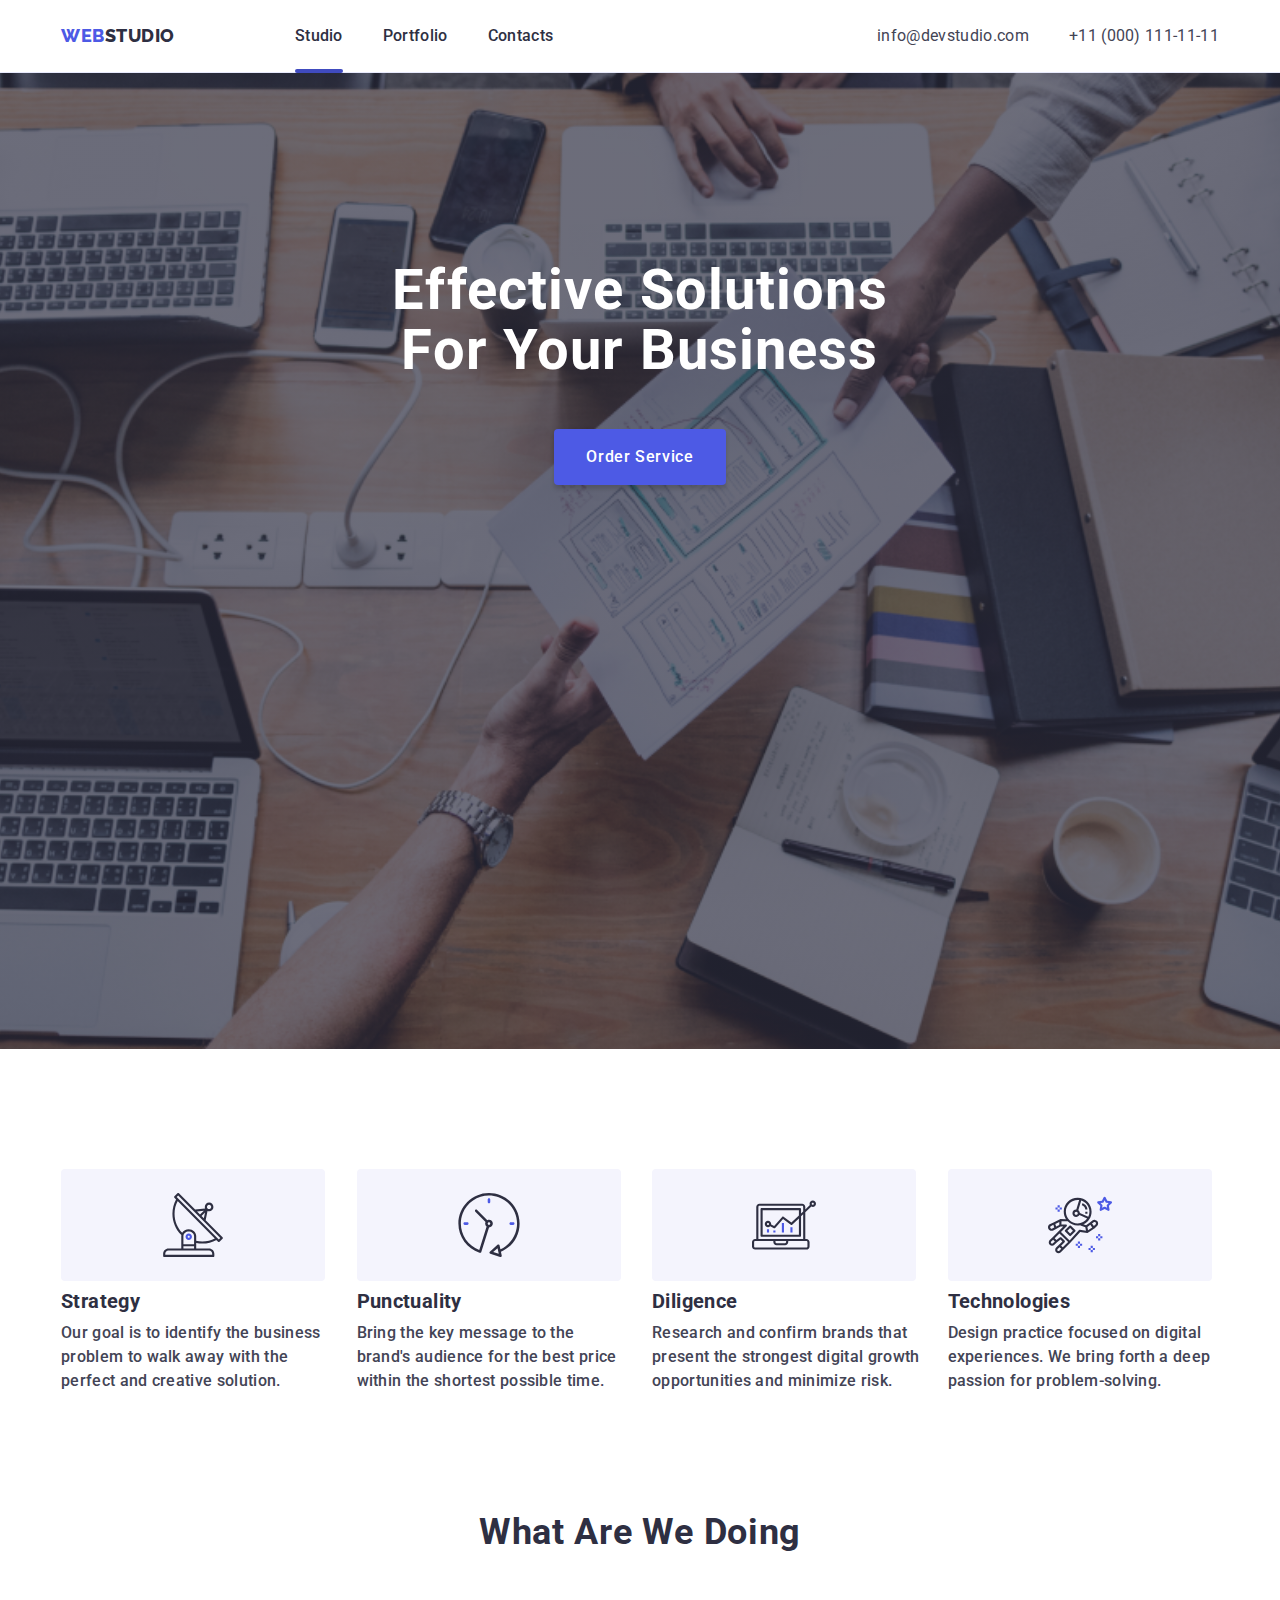
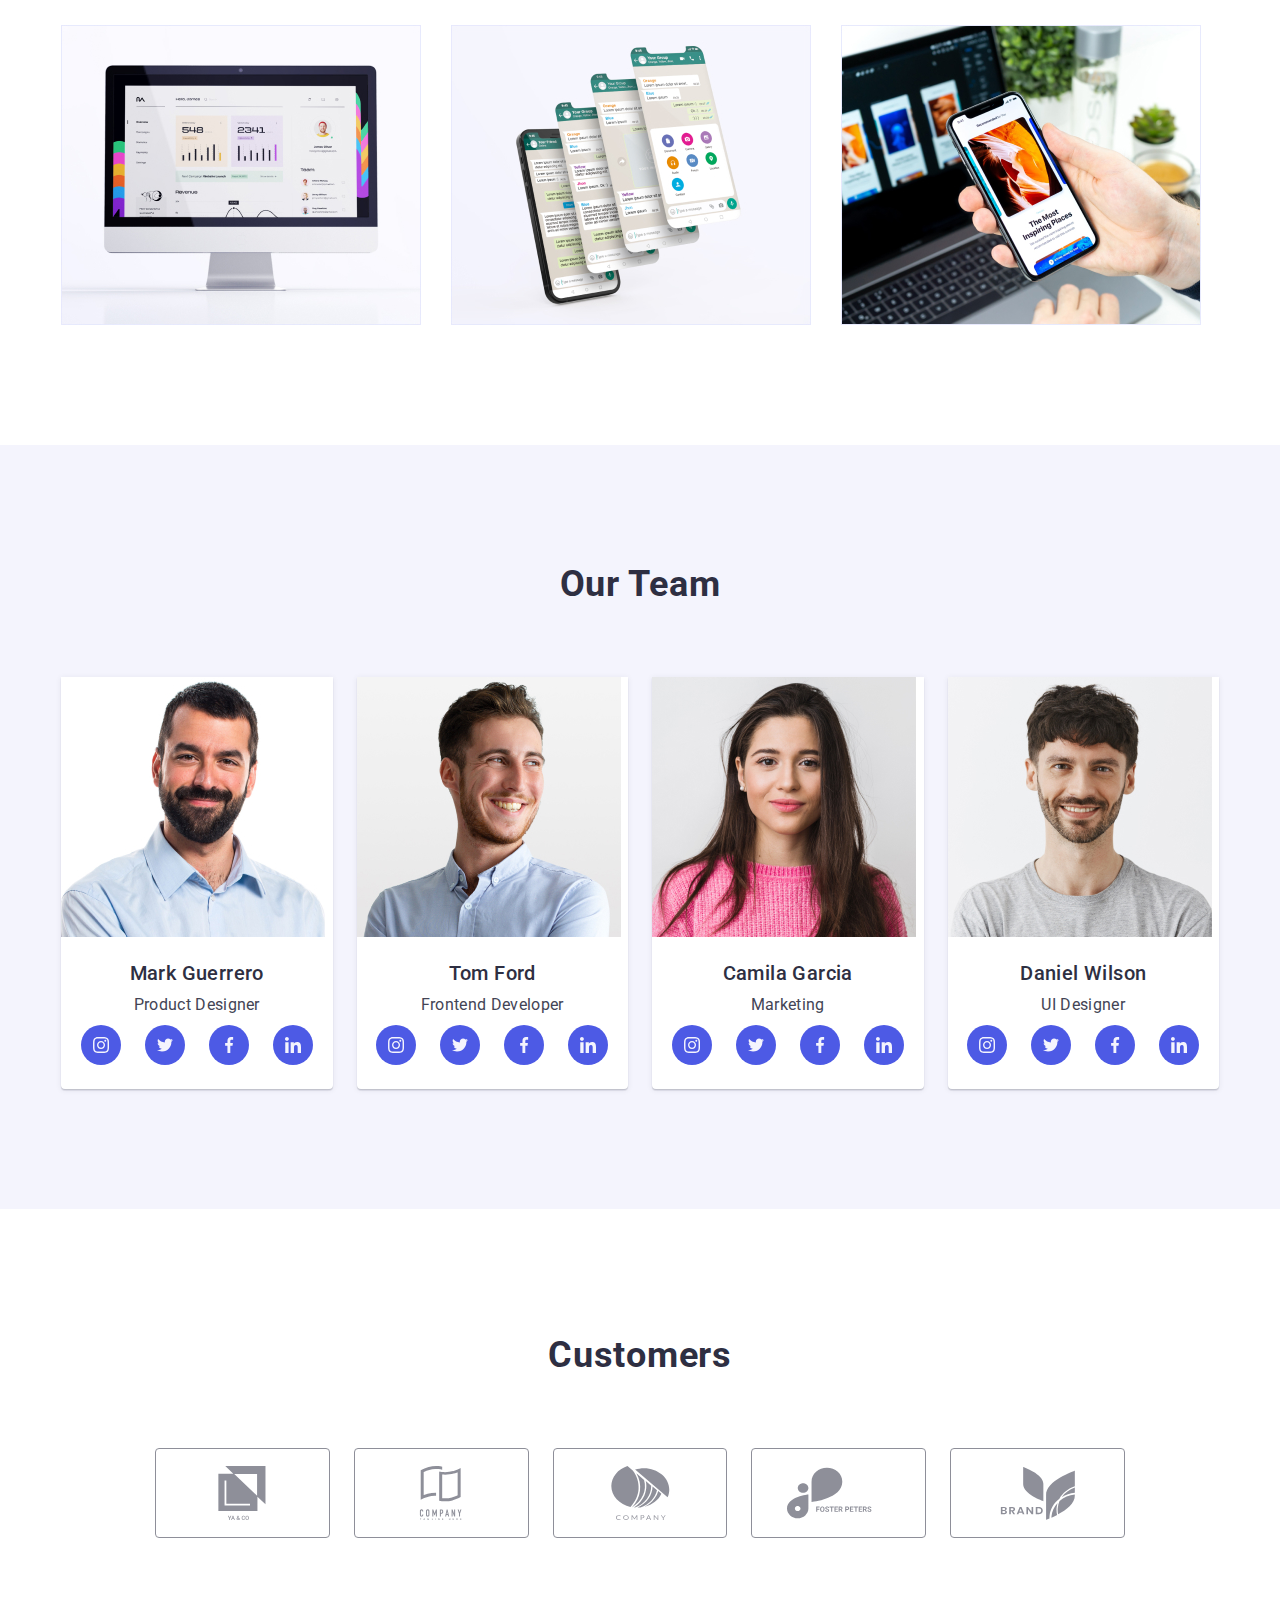
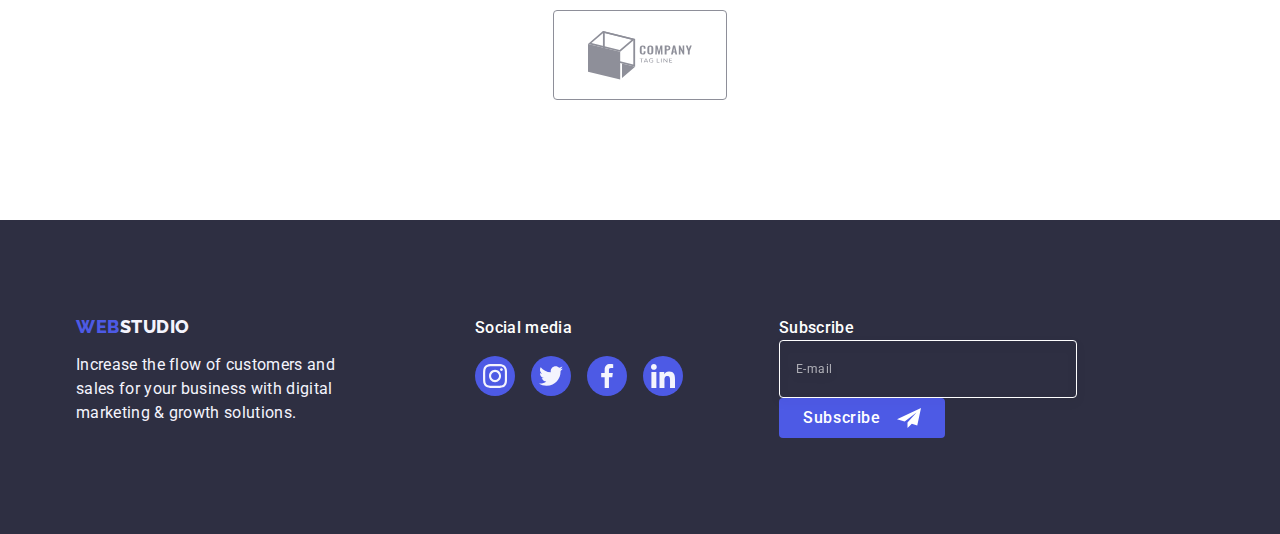
==== commit b0def798: "goit-markup-hw-07" ====
--- a/index.html
+++ b/index.html
@@ -53,7 +53,7 @@
         </button>
         <nav>
             <ul class="mob-menu-list list">
-                <li class="mob-menu-item"><a class="mob-menu-link link" href="./index.html">Studio</a></li>
+                <li class="mob-menu-item"><a class="mob-menu-link active link" href="./index.html">Studio</a></li>
                 <li class="mob-menu-item"><a class="mob-menu-link link" href="./portfolio.html">Portfolio</a></li>
                 <li class="mob-menu-item"><a class="mob-menu-link link" href="">Contacts</a></li>
             </ul>
--- a/css/styles.css
+++ b/css/styles.css
@@ -67,10 +67,10 @@
 /* width: 1158px; */
 .container {
     width: 100%;
-    padding-left: 15px;
-    padding-right: 15px;
+    /*padding-left: 15px;
+    padding-right: 15px;*/
+    padding: 0 16px;
     margin: 0 auto;
-    /* outline: 2px solid blue; */
 }
 
 
@@ -78,7 +78,8 @@
 
 /*Header*/
 .header {
-    padding: 24px 0px;
+    padding-top: 24px;
+    padding-bottom: 24px;
     border-bottom: 1px solid #E7E9FC;
     box-shadow: 0px 2px 1px rgba(46, 47, 66, 0.08), 0px 1px 1px rgba(46, 47, 66, 0.16), 0px 1px 6px rgba(46, 47, 66, 0.08);
 }
@@ -119,8 +120,6 @@
     letter-spacing: 0.03em;
     color: #4d5ae5;
     text-transform: uppercase;
-    /*margin-right: 76px;*/
-    margin-left: 16px;
     transition-property: color;
     transition-duration: 250ms;
     transition-timing-function: cubic-bezier(0.4, 0, 0.2, 1);
@@ -249,16 +248,16 @@
 
 
 .menu-open-btn {
-    display: block;
     margin-left: auto;
     border: none;
-    /*background: transparent;*/
-    margin-right: 16px;
-    fill: #2E2F42;
+    background: transparent;
+    display: flex;
+    justify-content: center;
+    align-items: center;
 }
 
 .menu-open-icon {
-    color: #2E2F42;
+    stroke: #2E2F42;
     width: 32px;
     height: 22px;
 }
@@ -313,6 +312,10 @@
     fill: #404BBF;
 }
 
+.active {
+    color: #404BBF;
+}
+
 .mob-menu-contact-list {
     margin-top: 40px;
     margin-bottom: 48px;
@@ -478,7 +481,7 @@
     font-family: 'Roboto',
      sans-serif;
     font-style: normal;
-    font-weight: 500;
+    font-weight: 700;
     font-size: 36px;
     line-height: 1.2;
     letter-spacing: 0.02em;
@@ -492,7 +495,7 @@
     font-style: normal;
     max-width: 396px;
     font-weight: 500;
-    font-size: 12px;
+    font-size: 16px;
     line-height: 1.5;
     letter-spacing: 0.02em;
     color: #434455;
@@ -965,7 +968,7 @@
 .footer-list {
     display: flex;
     justify-content: center;
-    gap: 24px;
+    gap: 16px;
 }
 
 .footer-item {
@@ -998,9 +1001,6 @@
     margin-left: 80px;
 }*/
 
-.footer-label {
-    margin-bottom: 16px;
-}
 
 .footer-title {
     font-family: 'Roboto';
--- a/css/media.css
+++ b/css/media.css
@@ -105,6 +105,10 @@
         margin-bottom: 12px;
     }
 
+    .header-contact-list:last-child {
+        margin-bottom: 0;
+    }
+
     .header-contact-phone {
         font-size: 12px;
         line-height: calc(14 / 12);
@@ -119,7 +123,7 @@
         content: "";
         position: absolute;
         left: 0;
-        bottom: -41px;
+        bottom: -30px;
         width: 100%;
         height: 4px;
         background: #404BBF;
@@ -162,7 +166,7 @@
         transition-timing-function: cubic-bezier(0.4, 0, 0.2, 1);
     }
         
-                .header-contact-mail:hover,
+    .header-contact-mail:hover,
     .header-contact-mail:focus {
         color: #404bbf;
     }
@@ -174,7 +178,7 @@
              sans-serif;
         font-style: normal;
         font-weight: 400;
-        font-size: 16px;
+        font-size: 12px;
         line-height: 1.5;
         letter-spacing: 0.02em;
         text-decoration: none;
@@ -210,23 +214,24 @@
     }
 
     .feature-tytle {
+        text-align: unset;
         font-weight: 700;
     }
 
     .feature-text {
+        font-weight: 500;
         font-size: 16px;
     }
 
     .feature-list {
         display: flex;
         flex-wrap: wrap;
-        gap: 24px;
+        gap: 72px 24px;
     }
 
     .feature-item {
         flex-basis: calc((100% - 48px) / 2);
     }
-
     .footer-label {
         width: 264px;
     }
@@ -234,7 +239,7 @@
     .team-list {
         display: flex;
         flex-wrap: wrap;
-        gap: 72px 24px;
+        gap: 64px 24px;
     }
 
     .footer-container {
@@ -276,12 +281,24 @@
     .header-contact-item {
         list-style: none;
         display: flex;
+        align-items: center;
+        justify-content: center;
+    }
+
+    .header-contact-list {
+        margin: 0;
+    }
+
+    .header-contact-phone {
+        font-weight: 400;
+        font-size: 16px;
+        line-height: calc(24 / 16);
     }
 
     .current::after {
         content: "";
         position: absolute;
-        bottom: -31px;
+        bottom: -25px;
     }
 
     .hero {
@@ -307,6 +324,11 @@
     .feature-text {
         font-size: 16px;
         line-height: 1.5;
+    }
+
+    .feature-list {
+        display: flex;
+        flex-direction: row;
     }
 
     .feature-item {
@@ -400,6 +422,8 @@
     }
 
     .footer-input {
+        width: 264px;
+        height: 40px;
         border: 1px solid #FFFFFF;
         filter: drop-shadow(0px 4px 4px rgba(0, 0, 0, 0.15));
         border-radius: 4px;
@@ -421,9 +445,9 @@
     }
 }*/
 
-@media screen and (min-width: 768px) and (max-width: 1157px) {
+/*@media screen and (min-width: 768px) and (max-width: 1157px) {
     .footer>.container {
         padding: 0 108px;
     }
 
-}+}*/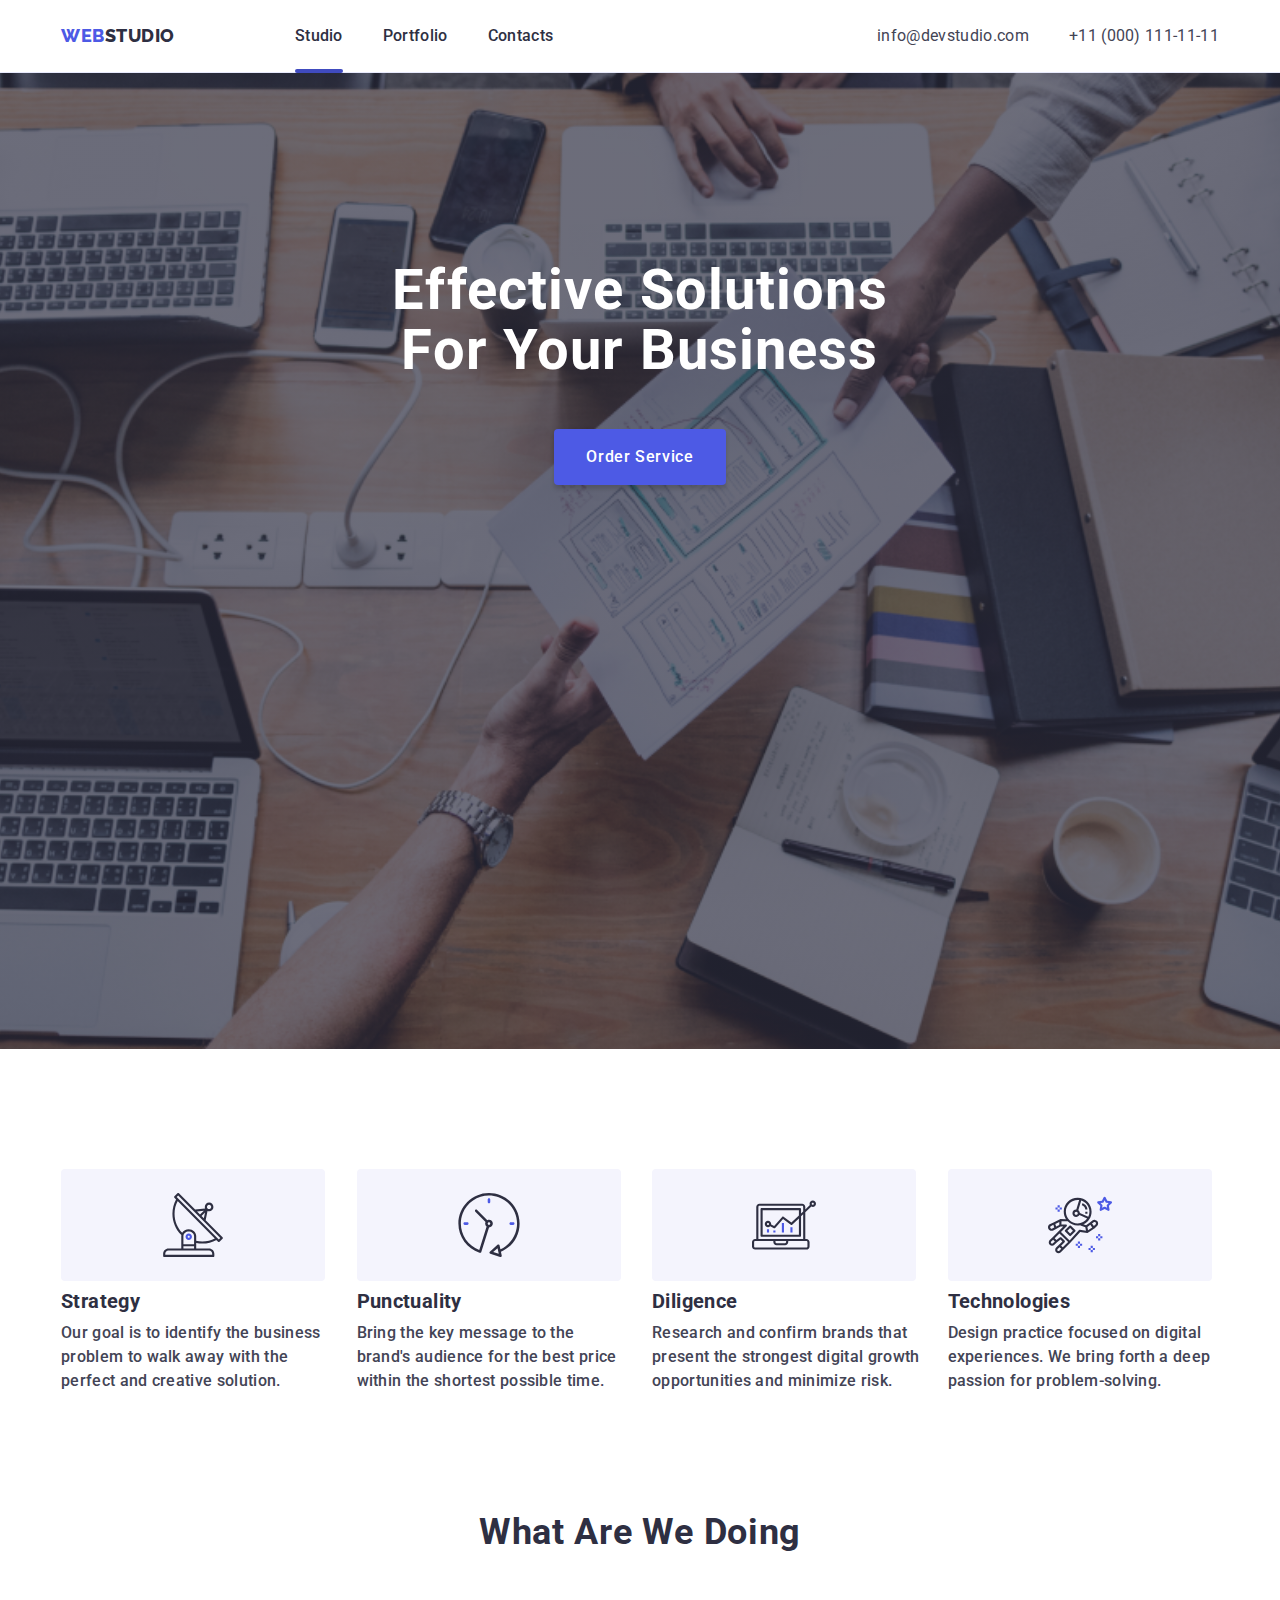
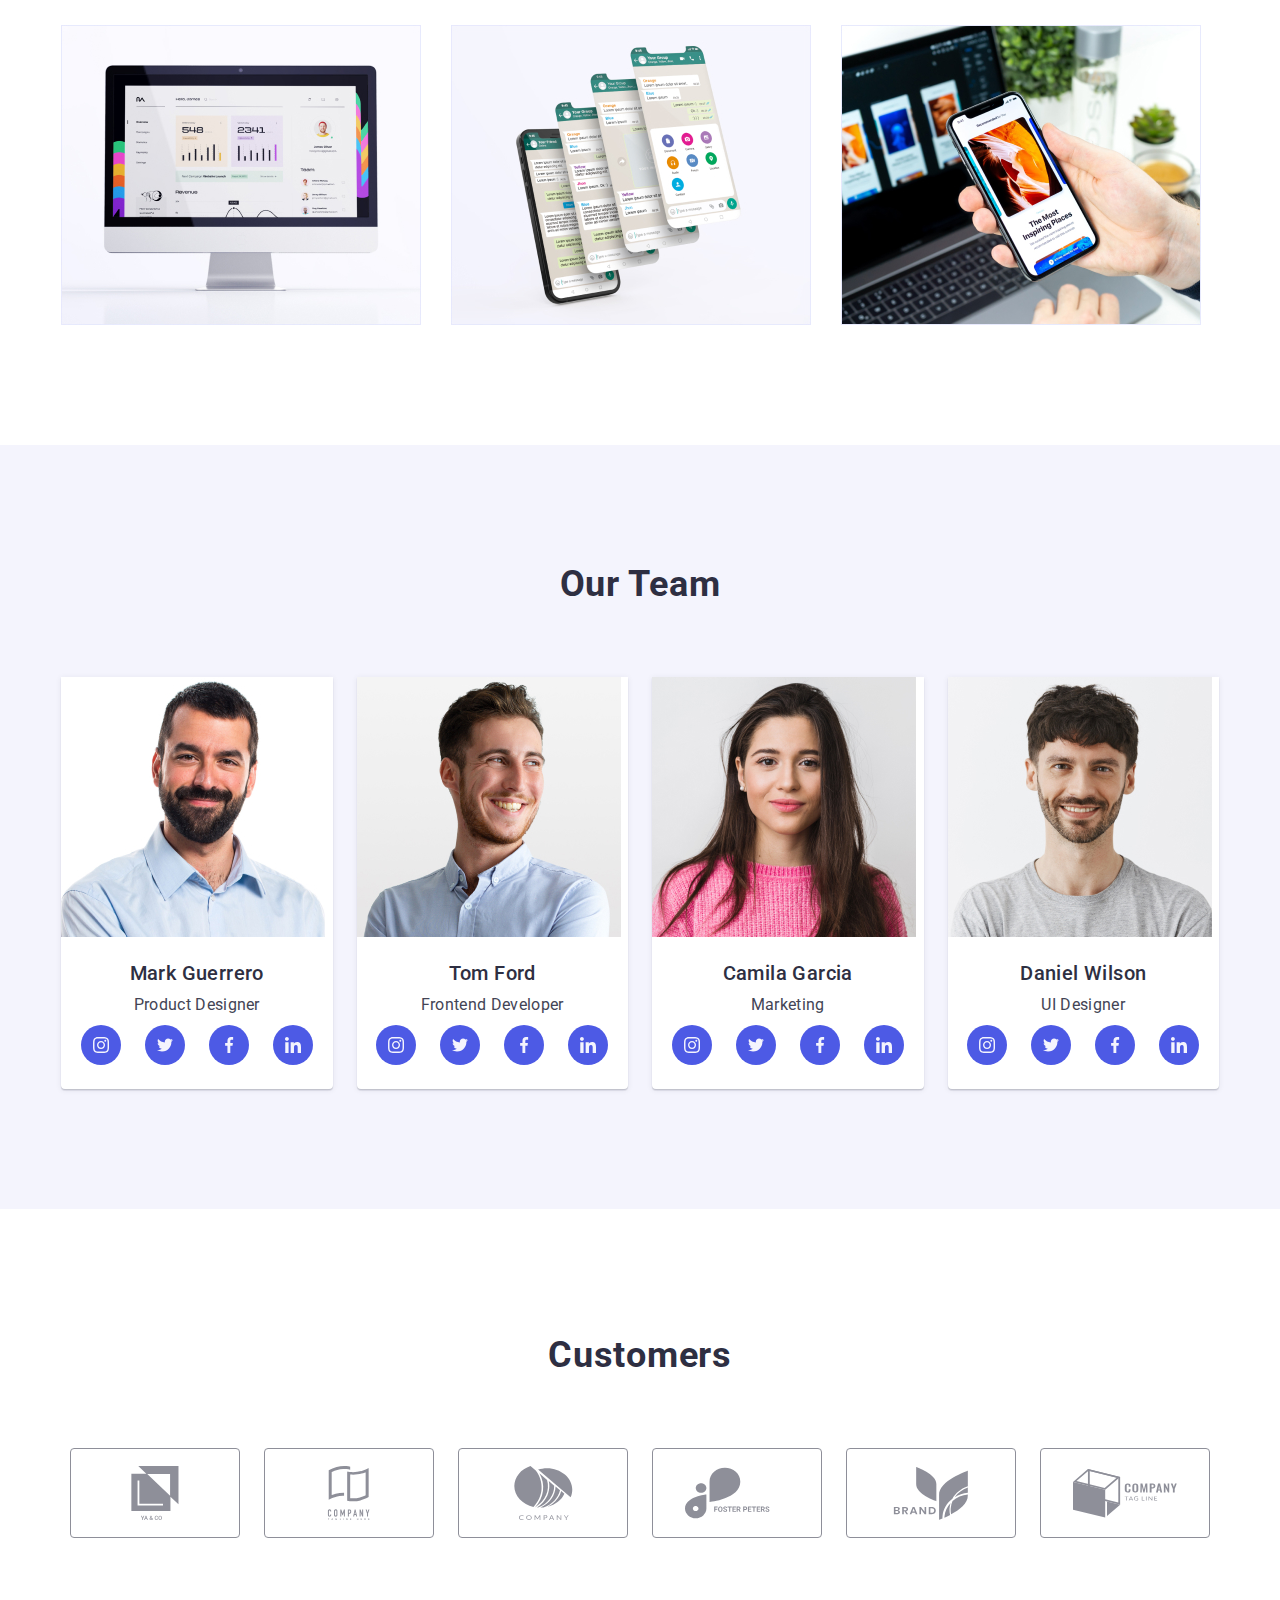
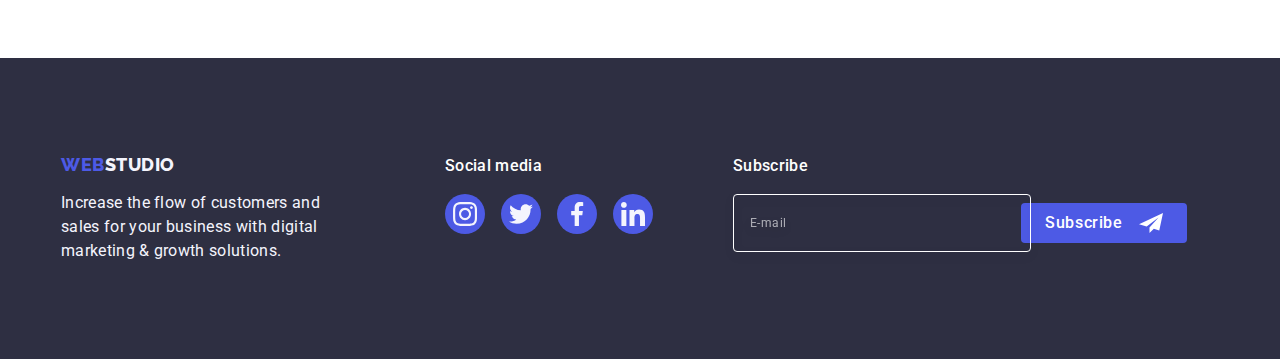
==== commit e37cd4de: "goit-markup-hw-07" ====
--- a/index.html
+++ b/index.html
@@ -411,7 +411,7 @@
                     </li>
                 </ul>
             </div>
-            <div class="subscribe container">
+            <div class="subscribe">
                <p class="footer-title">Subscribe</p>
                <form>
                     <div class="footer-wrap">
--- a/css/styles.css
+++ b/css/styles.css
@@ -281,7 +281,11 @@
 }
 
 .menu-close-btn {
-    display: block;
+    width: 24px;
+    height: 24px;
+    display: flex;
+    align-items: center;
+    justify-content: center;
     margin-left: auto;
     margin-bottom: 32px;
     border-radius: 50%;
@@ -289,10 +293,6 @@
     border: 1px solid #E7E9FC;
 }
 
-.mob-menu-list {
-    margin-bottom: 50px;
-}
-
 .mob-menu-item:not(:last-child) {
     margin-bottom: 40px;
 }
@@ -335,8 +335,8 @@
     font-family: 'Roboto';
     font-style: normal;
     font-weight: 700;
-    font-size: 26px;
-    line-height: calc(40 / 26);
+    font-size: 36px;
+    line-height: calc(40 / 36);
     letter-spacing: 0.02em;
     text-transform: capitalize;
     color: #4D5AE5;
@@ -675,8 +675,8 @@
 
 /*width: 168px;*/ 
 .company-item {
-    /*width: calc(100% / 2 - 16px);*/
-    flex-basis: calc((100% - 16px) / 2);
+    /*flex-basis: calc((100% - 16px) / 2);*/
+    width: 190px;
     height: 88px;
     border: 1px solid #8E8F99;
     border-radius: 4px;
@@ -895,8 +895,6 @@
 }
 
 .footer-logo-cont {
-    padding-left: 15px;
-    padding-right: 15px;
     margin: 0 auto;
     max-width: 268px;
     /*display: flex;
@@ -969,6 +967,10 @@
     display: flex;
     justify-content: center;
     gap: 16px;
+}
+
+.footer-label {
+    width: 100%;
 }
 
 .footer-item {
--- a/css/media.css
+++ b/css/media.css
@@ -11,7 +11,6 @@
         background-size: cover;
         padding-top: 112px;
         padding-bottom: 112px;
-        max-width: 1440px;
         margin: 0 auto;
     }
 
@@ -23,9 +22,9 @@
         }
     }
 
-    .company-item {
+    /*.company-item {
         flex-basis: calc(100% / 2 - 16px);
-    }
+    }*/
 
 }
 
@@ -210,44 +209,70 @@
     }
 
     .company-item {
-        flex-basis: calc((100% - 48px) / 3);
+        width: 168px;
+        /*flex-basis: calc((100% - 48px) / 3);*/
     }
 
     .feature-tytle {
+        /*display: unset;*/
         text-align: unset;
         font-weight: 700;
     }
 
     .feature-text {
+        /*width: 264px;*/
         font-weight: 500;
         font-size: 16px;
     }
 
     .feature-list {
         display: flex;
+        gap: 72px 24px;
+    }
+
+    .feature-item {
+        flex-basis: calc((100% - 48px) / 2);
+    }
+    .footer-label {
+        width: 264px;
+    }
+
+    .team-list {
+        display: flex;
+        flex-wrap: wrap;
+        gap: 64px 24px;
+    }
+
+    .footer-container {
+        flex-direction: row;
         flex-wrap: wrap;
         gap: 72px 24px;
     }
 
-    .feature-item {
-        flex-basis: calc((100% - 48px) / 2);
-    }
-    .footer-label {
-        width: 264px;
-    }
-
-    .team-list {
-        display: flex;
-        flex-wrap: wrap;
-        gap: 64px 24px;
-    }
-
-    .footer-container {
+    .footer-tytle {
+        display: flex;
+        align-items: start;
+        justify-content: start;
+    }
+
+    .footer-wrap {
         flex-direction: row;
+        gap: 24px;
+    }
+
+    .footer-title {
+        align-items: start;
+        justify-content: start;
+    }
+
+    .footer-logo {
+        align-items: start;
+        justify-content: start;
     }
 
 
     .footer-logo-cont {
+        margin: 0;
         max-width: 264px;
     }
 
@@ -328,6 +353,7 @@
 
     .feature-list {
         display: flex;
+        flex-wrap: nowrap;
         flex-direction: row;
     }
 
@@ -360,6 +386,11 @@
         padding-bottom: 120px;
     }
 
+    .team-list {
+        display: flex;
+        flex-wrap: nowrap;
+    }
+
     .team-soc-item {
         width: 40px;
         height: 40px;
@@ -371,9 +402,9 @@
         padding-bottom: 120px;
     }
 
-    .company-item {
-        min-width: 168px;
-        flex-basis: calc((100% - 120px) / 6);
+
+    .company-list {
+        flex-wrap: nowrap;
     }
 
     .company-icon {
@@ -416,8 +447,7 @@
         gap: 16px;
     }
 
-    .footer-title,
-    .footer-wrap {
+    .footer-title {
         display: unset;
     }
 
@@ -433,8 +463,9 @@
         opacity: 0.6;
     }
 
-    .footer-btn {
-        display: flex;
+    .footer-wrap {
+        flex-direction: unset;
+        margin-top: 16px;
     }
 
 }
@@ -445,9 +476,9 @@
     }
 }*/
 
-/*@media screen and (min-width: 768px) and (max-width: 1157px) {
+@media screen and (min-width: 768px) and (max-width: 1157px) {
     .footer>.container {
         padding: 0 108px;
     }
 
-}*/+}